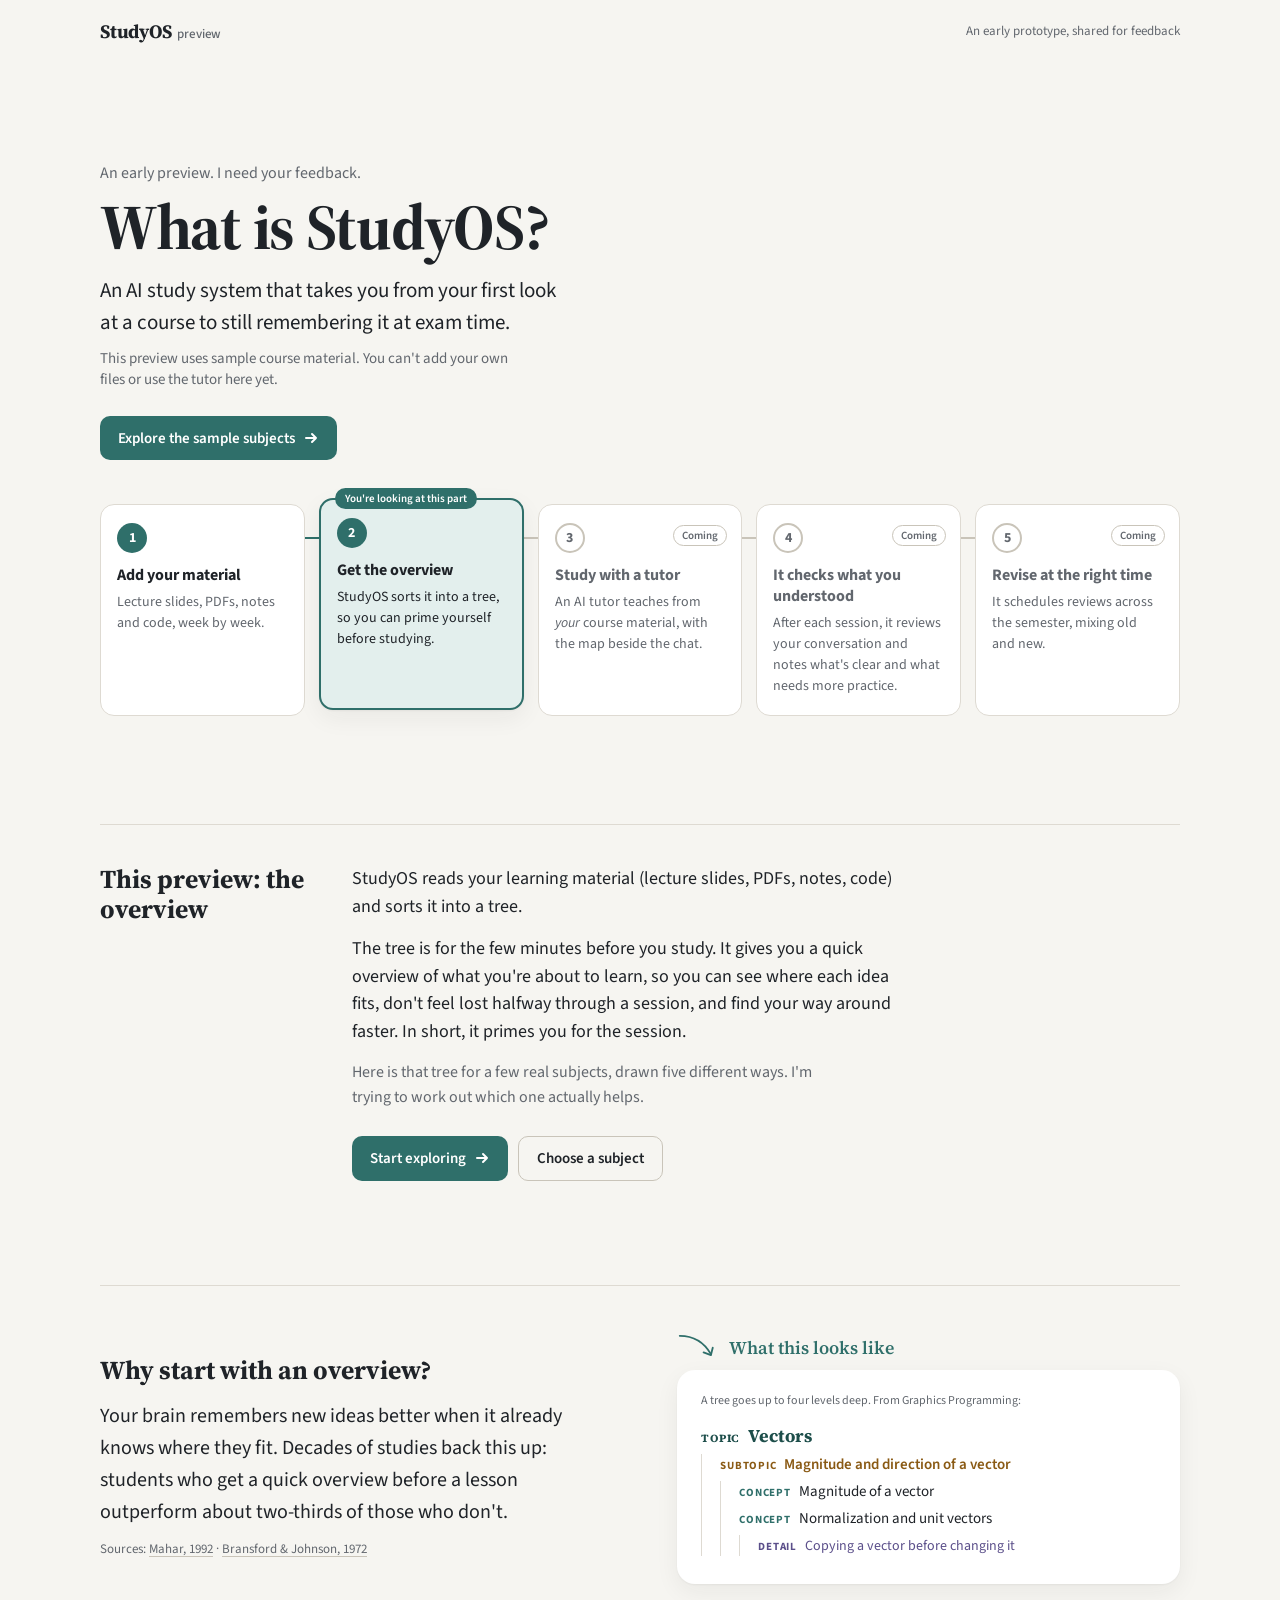
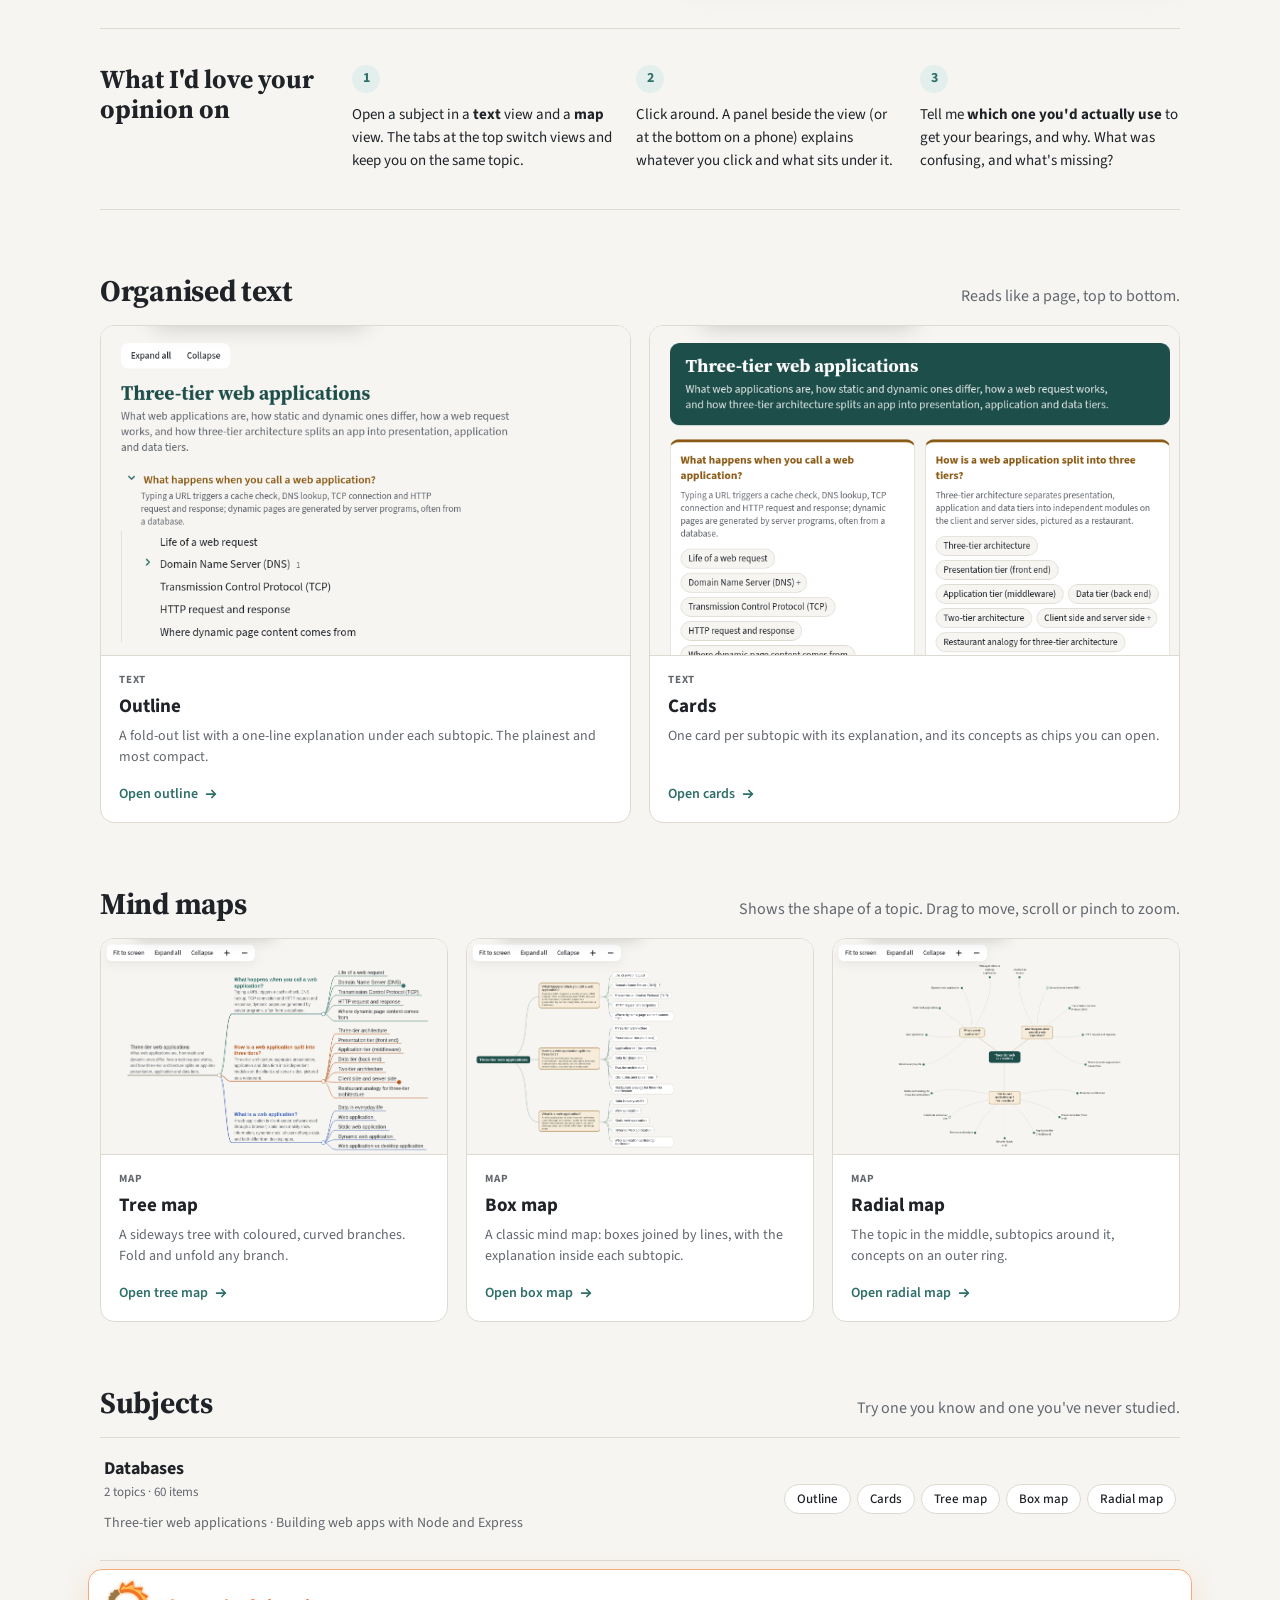
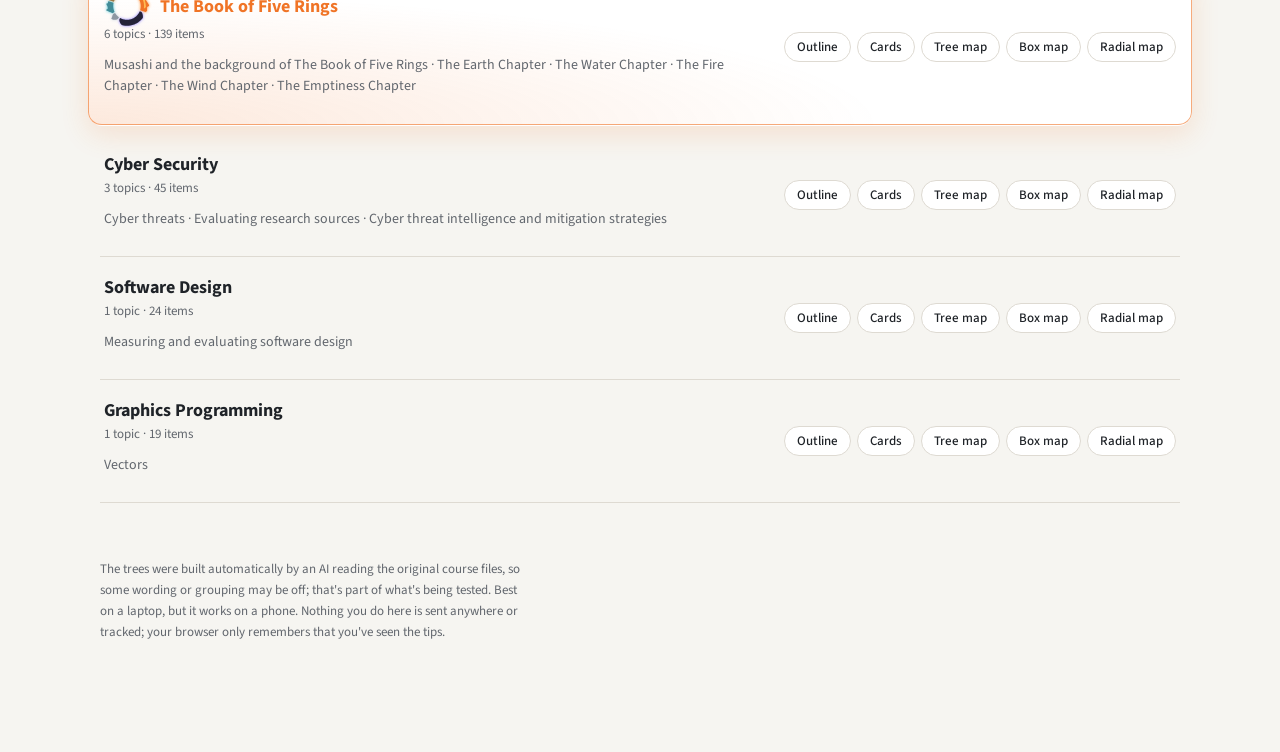
==== index.html @ 16759dec "Phones: compact header, icon map toolbar with full screen, smoother Tree map dragging" ====
<!doctype html>
<html lang="en">
<head>
<meta charset="utf-8">
<meta name="viewport" content="width=device-width, initial-scale=1">
<link rel="icon" href="data:image/svg+xml,%3Csvg xmlns=%27http://www.w3.org/2000/svg%27 viewBox=%270 0 16 16%27%3E%3Crect width=%2716%27 height=%2716%27 rx=%274%27 fill=%27%232f6f6a%27/%3E%3C/svg%3E">
<title>StudyOS preview</title>
<meta name="description" content="What StudyOS is, and five ways to see a course at a glance: an early preview shared for feedback.">
<link rel="stylesheet" href="common.css?v=202610270013">
<style>
  body { height: auto; display: block; }
  .top { display: flex; align-items: center; justify-content: space-between; gap: 16px; max-width: 1120px; margin: 0 auto; padding: 18px 20px; }
  .top .note { font-size: 13px; color: var(--muted); }
  main { max-width: 1120px; margin: 0 auto; padding: 0 20px 96px; }

  .intro { padding: 36px 0 44px; }
  .hello { font-size: 16px; color: var(--muted); margin: 0 0 10px; }
  .intro h1 { font-family: var(--display); font-weight: 700; font-size: clamp(38px, 6vw, 64px); line-height: 1.02; letter-spacing: -0.02em; margin: 0 0 16px; }
  .intro .sub { font-size: clamp(18px, 2vw, 21px); line-height: 1.5; margin: 0 0 10px; max-width: 46ch; }
  .intro .limits { font-size: 15px; color: var(--muted); margin: 0; max-width: 60ch; }
  .top-cta .btn { min-height: 44px; }
  .top-cta { margin: 22px 0 44px; }
  .pipeline { list-style: none; margin: 0; padding: 0; display: grid; grid-template-columns: repeat(5, minmax(0, 1fr)); gap: 14px; position: relative; }
  .pipeline::before { content: ""; position: absolute; top: 33px; left: 10%; right: 10%; height: 2px; background: linear-gradient(90deg, var(--accent) 0 30%, var(--line-strong) 30% 100%); }
  .pipeline li { position: relative; background: var(--panel); border: 1px solid var(--line); border-radius: var(--radius); padding: 18px 16px 18px; display: flex; flex-direction: column; gap: 6px; }
  .pipeline .dot { display: grid; place-items: center; width: 30px; height: 30px; border-radius: 50%; background: var(--accent); color: var(--accent-ink); font-weight: 700; font-size: 14px; position: relative; z-index: 1; margin-bottom: 6px; }
  .pipeline .soon .dot { background: var(--panel); color: var(--muted); border: 2px solid var(--line-strong); }
  .pipeline h2 { margin: 0; font-size: 16px; line-height: 1.3; }
  .pipeline p { margin: 0; font-size: 14px; line-height: 1.5; color: var(--muted); }
  .pipeline .soon h2 { color: var(--muted); }
  .pipeline .here { border: 2px solid var(--accent); background: var(--accent-soft); box-shadow: var(--shadow); transform: translateY(-6px); }
  .pipeline .here p { color: var(--ink); }
  .tag { position: absolute; top: 20px; right: 14px; font-size: 11px; font-weight: 600; color: var(--muted); border: 1px solid var(--line-strong); border-radius: 999px; padding: 2px 8px; }
  .tag.now { position: absolute; top: -12px; left: 14px; right: auto; background: var(--accent); color: var(--accent-ink); border: 0; padding: 3px 10px; }
  .preview { display: grid; grid-template-columns: 220px minmax(0, 1fr); gap: 32px; border-top: 1px solid var(--line); padding: 40px 0; }
  .preview h2 { font-family: var(--display); font-size: 26px; line-height: 1.15; margin: 0; }
  .preview p { font-size: 18px; line-height: 1.55; margin: 0 0 14px; max-width: 60ch; }
  .preview .muted { color: var(--muted); font-size: 16px; }
  .cta { display: flex; flex-wrap: wrap; gap: 10px; margin-top: 26px; }
  .btn { display: inline-flex; align-items: center; gap: 8px; text-decoration: none; font-weight: 600; font-size: 15px; padding: 11px 18px; border-radius: 10px; transition: background-color 0.15s, border-color 0.15s, transform 0.15s; }
  .btn svg { width: 16px; height: 16px; fill: none; stroke: currentColor; stroke-width: 2; stroke-linecap: round; stroke-linejoin: round; }
  .btn.primary { background: var(--accent); color: var(--accent-ink); }
  .btn.primary:hover { transform: translateY(-1px); filter: brightness(1.06); }
  .btn.ghost { color: var(--ink); border: 1px solid var(--line-strong); }
  .btn.ghost:hover { border-color: var(--accent); background: var(--accent-soft); }

  .tree { background: var(--panel); border-radius: 18px; box-shadow: var(--shadow); padding: 22px 24px; font-size: 15px; }
  .tree .cap { font-size: 12px; color: var(--muted); margin: 0 0 14px; }
  .tree ul { list-style: none; margin: 0; padding: 0 0 0 18px; border-left: 1px solid var(--line); }
  .tree > ul { padding: 0; border: 0; }
  .tree li { margin: 6px 0; }
  .tree li > span { display: inline-flex; align-items: baseline; gap: 8px; }
  .tree b { font-size: 11px; text-transform: uppercase; letter-spacing: 0.07em; font-weight: 700; }
  .t-topic > span { font-family: var(--display); font-weight: 700; font-size: 18px; color: var(--topic); }
  .t-sub > span { font-weight: 600; color: var(--sub); }
  .t-concept > span { color: var(--ink); }
  .t-detail > span { color: var(--detail); font-size: 14px; }
  .t-topic b { color: var(--topic); } .t-sub b { color: var(--sub); } .t-concept b { color: var(--accent); } .t-detail b { color: var(--detail); }

  .why { display: grid; grid-template-columns: minmax(0, 1fr) minmax(0, 0.95fr); gap: 48px; align-items: center; border-top: 1px solid var(--line); padding: 44px 0; }
  .why h2 { font-family: var(--display); font-size: 26px; line-height: 1.15; margin: 0 0 14px; }
  .example { margin: 0; }
  .example figcaption { display: flex; align-items: flex-end; gap: 8px; font-family: var(--display); font-weight: 600; font-size: 18px; color: var(--accent); margin: 0 0 10px; }
  .example figcaption svg { width: 44px; height: 30px; fill: none; stroke: currentColor; stroke-width: 2; stroke-linecap: round; stroke-linejoin: round; }
  .why .big { font-size: clamp(18px, 1.8vw, 20px); line-height: 1.6; margin: 0 0 12px; max-width: 48ch; text-wrap: pretty; }
  .why .src { margin: 0; font-size: 13px; color: var(--muted); }
  .why .src a { color: var(--muted); text-underline-offset: 3px; text-decoration-color: var(--line-strong); }
  .why .src a:hover { color: var(--accent); }
  .ask { display: grid; grid-template-columns: 220px minmax(0, 1fr); gap: 32px; border-top: 1px solid var(--line); border-bottom: 1px solid var(--line); padding: 36px 0; }
  .ask h2 { font-family: var(--display); font-size: 26px; line-height: 1.15; margin: 0; }
  .ask ol { margin: 0; padding: 0; list-style: none; display: grid; grid-template-columns: repeat(3, minmax(0, 1fr)); gap: 24px; counter-reset: s; }
  .ask li { counter-increment: s; font-size: 15px; line-height: 1.55; }
  .ask li::before { content: counter(s); display: grid; place-items: center; width: 28px; height: 28px; border-radius: 50%; background: var(--accent-soft); color: var(--accent); font-weight: 700; font-size: 14px; margin-bottom: 10px; }

  section { margin-top: 64px; }
  .sechead { display: flex; align-items: baseline; justify-content: space-between; gap: 16px; flex-wrap: wrap; margin-bottom: 18px; }
  .sechead h2 { font-family: var(--display); font-size: 30px; line-height: 1.1; margin: 0; letter-spacing: -0.01em; }
  .sechead p { color: var(--muted); margin: 0; max-width: 60ch; }

  .views { display: grid; grid-template-columns: repeat(6, minmax(0, 1fr)); gap: 18px; }
  .view { grid-column: span 2; display: flex; flex-direction: column; background: var(--panel); border: 1px solid var(--line); border-radius: var(--radius); overflow: hidden; color: inherit; text-decoration: none; transition: border-color 0.2s, box-shadow 0.2s, transform 0.2s cubic-bezier(0.16, 1, 0.3, 1); }
  .view.wide { grid-column: span 3; }
  .view:hover { border-color: var(--accent); box-shadow: var(--shadow); transform: translateY(-3px); }
  .view .shot { aspect-ratio: 16 / 10; overflow: hidden; border-bottom: 1px solid var(--line); background: var(--bg); }
  .view img { width: 100%; height: 100%; object-fit: cover; object-position: left top; display: block; transition: transform 0.5s cubic-bezier(0.16, 1, 0.3, 1); }
  .view:hover img { transform: scale(1.03); }
  .view .body { padding: 16px 18px 18px; display: flex; flex-direction: column; gap: 6px; flex: 1; }
  .view .kindtag { font-size: 11px; font-weight: 700; text-transform: uppercase; letter-spacing: 0.07em; color: var(--muted); }
  .view h3 { margin: 0; font-size: 19px; }
  .view p { margin: 0; color: var(--muted); font-size: 14px; line-height: 1.5; }
  .view .go { margin-top: auto; padding-top: 10px; color: var(--accent); font-weight: 600; font-size: 14px; display: inline-flex; align-items: center; gap: 6px; }
  .view .go svg { width: 14px; height: 14px; fill: none; stroke: currentColor; stroke-width: 2; stroke-linecap: round; stroke-linejoin: round; transition: transform 0.2s; }
  .view:hover .go svg { transform: translateX(3px); }

  .subjects { border-top: 1px solid var(--line); }
  .subject { display: grid; grid-template-columns: minmax(0, 1fr) auto; gap: 8px 24px; align-items: center; padding: 18px 4px; border-bottom: 1px solid var(--line); }
  .subject h3 { margin: 0; font-size: 18px; }

  /* The Book of Five Rings: the row's glow, border and title cycle through the five elements,
     and motes of each element drift in their own way (earth dust, water drops, fire embers, wind wisps, void sparks). */
  @property --glow { syntax: "<color>"; inherits: true; initial-value: #f07426; }
  .subject.fire { --e1: #9a7847; --e2: #2f7f8a; --e3: #c4541a; --e4: #66707a; --e5: #4b3f9e; position: relative; overflow: hidden; isolation: isolate; margin: 8px -12px; padding: 20px 16px; border-radius: 14px; border-bottom-color: transparent;
    background: radial-gradient(120% 140% at 0% 100%, color-mix(in srgb, var(--glow) 16%, transparent), transparent 60%), var(--panel);
    box-shadow: inset 0 0 0 1px color-mix(in srgb, var(--glow) 60%, transparent), 0 8px 28px color-mix(in srgb, var(--glow) 16%, transparent);
    animation: row-elements 12.5s ease-in-out infinite; }
  @media (prefers-color-scheme: dark) { .subject.fire { --e1: #d9a35c; --e2: #4cc3d4; --e3: #ff8a2a; --e4: #c9d3de; --e5: #9d8fff; } }
  @keyframes row-elements { 0%, 100% { --glow: var(--e1); } 20% { --glow: var(--e2); } 40% { --glow: var(--e3); } 60% { --glow: var(--e4); } 80% { --glow: var(--e5); } }
  .subject.fire > *:not(.embers) { position: relative; z-index: 1; }
  .subject.fire h3 { color: var(--glow); display: flex; align-items: center; gap: 10px; }
  .subject.fire h3 .ring { width: 46px; height: 46px; margin: -6px 0; }
  .embers { position: absolute; inset: 0; z-index: 0; pointer-events: none; }
  .embers i { position: absolute; opacity: 0; }
  .embers .m-fire { bottom: -6px; width: 4px; height: 4px; border-radius: 50%; background: #ff8a2a; box-shadow: 0 0 6px 1px #ff8a2a; animation: rise 4.2s linear infinite; }
  .embers .m-earth { bottom: -4px; width: 4px; height: 3px; border-radius: 1px; background: #c09356; animation: dust 6.5s ease-in-out infinite; }
  .embers .m-water { bottom: -6px; width: 5px; height: 5px; border-radius: 50% 0 50% 50%; transform: rotate(-45deg); background: #4cc3d4; box-shadow: 0 0 5px #4cc3d4; animation: drop 5.2s ease-in-out infinite; }
  .embers .m-wind { width: 18px; height: 2px; border-radius: 2px; background: linear-gradient(90deg, transparent, #c9d3de, transparent); animation: gust 3.6s ease-in-out infinite; }
  .embers .m-void { width: 5px; height: 5px; border-radius: 50%; background: #9d8fff; box-shadow: 0 0 8px 2px #8b7bff; animation: twinkle 4.4s ease-in-out infinite; }
  @keyframes rise { 0% { transform: translate(0, 0); opacity: 0; } 12% { opacity: 0.9; } 70% { opacity: 0.6; } 100% { transform: translate(14px, -90px) scale(0.4); opacity: 0; } }
  @keyframes dust { 0% { transform: translate(0, 0) rotate(0deg); opacity: 0; } 20% { opacity: 0.8; } 100% { transform: translate(-10px, -50px) rotate(160deg); opacity: 0; } }
  @keyframes drop { 0% { transform: translate(0, 0) rotate(-45deg); opacity: 0; } 15% { opacity: 0.85; } 50% { transform: translate(8px, -40px) rotate(-45deg); } 100% { transform: translate(-4px, -80px) rotate(-45deg); opacity: 0; } }
  @keyframes gust { 0% { transform: translateX(-30px) scaleX(0.4); opacity: 0; } 30% { opacity: 0.8; } 100% { transform: translateX(140px) scaleX(1.2); opacity: 0; } }
  @keyframes twinkle { 0%, 100% { transform: scale(0.3); opacity: 0; } 45% { transform: scale(1.1); opacity: 0.9; } 60% { transform: scale(0.8); opacity: 0.6; } }
  @media (prefers-reduced-motion: reduce) { .subject.fire { animation: none !important; } .embers { display: none; } }
  .subject .meta { color: var(--muted); font-size: 13px; margin: 2px 0 0; }
  .subject .topics { grid-column: 1; color: var(--muted); font-size: 14px; line-height: 1.5; margin: 4px 0 0; }
  .subject .links { grid-column: 2; grid-row: 1 / span 3; display: flex; flex-wrap: wrap; gap: 6px; justify-content: flex-end; max-width: 430px; }
  .links a { font-size: 13px; font-weight: 500; text-decoration: none; color: var(--ink); background: var(--panel); border: 1px solid var(--line); border-radius: 999px; padding: 5px 12px; transition: border-color 0.15s, background-color 0.15s; }
  .links a:hover { border-color: var(--accent); background: var(--accent-soft); color: var(--accent); }

  .foot { margin-top: 56px; color: var(--muted); font-size: 13px; line-height: 1.6; max-width: 70ch; }

  @media (max-width: 960px) {
    .pipeline { grid-template-columns: 1fr; gap: 12px; }
    .pipeline::before { top: 20px; bottom: 20px; left: 30px; right: auto; width: 2px; height: auto; background: linear-gradient(180deg, var(--accent) 0 30%, var(--line-strong) 30% 100%); }
    .pipeline li { display: grid; grid-template-columns: 30px minmax(0, 1fr); column-gap: 14px; row-gap: 2px; padding: 14px 16px; }
    .pipeline .dot { grid-row: 1 / span 2; margin: 0; }
    .pipeline .here { transform: none; margin-top: 10px; }
    .tag { top: 14px; }
    .pipeline .soon h2 { padding-right: 64px; }
    .why, .preview { grid-template-columns: 1fr; gap: 24px; }
    .ask, .why { grid-template-columns: 1fr; gap: 18px; }
    .ask ol { grid-template-columns: 1fr; gap: 16px; }
    .views { grid-template-columns: repeat(2, minmax(0, 1fr)); }
    .view, .view.wide { grid-column: span 1; }
  }
  @media (max-width: 640px) {
    .top .note { display: none; }
    .views { grid-template-columns: 1fr; }
    .subject { grid-template-columns: 1fr; }
    .subject .links { grid-column: 1; grid-row: auto; justify-content: flex-start; margin-top: 6px; }
    .preview p { font-size: 17px; }
    .intro { padding-top: 8px; }
  }
</style>
</head>
<body>
<header class="top">
  <a class="brand" href="index.html">StudyOS <span>preview</span></a>
  <span class="note">An early prototype, shared for feedback</span>
</header>
<main>
  <section class="intro" aria-labelledby="what">
    <p class="hello">An early preview. I need your feedback.</p>
    <h1 id="what">What is StudyOS?</h1>
    <p class="sub">An AI study system that takes you from your first look at a course to still remembering it at exam time.</p>
    <p class="limits">This preview uses sample course material. You can't add your own files or use the tutor here yet.</p>
    <div class="cta top-cta"><a class="btn primary" id="start-top" href="outline.html">Explore the sample subjects <svg viewBox="0 0 16 16" aria-hidden="true"><path d="M3 8h10M9 4l4 4-4 4"/></svg></a></div>
    <ol class="pipeline" role="list" aria-label="How StudyOS works">
      <li><span class="dot" aria-hidden="true">1</span><h2>Add your material</h2><p>Lecture slides, PDFs, notes and code, week by week.</p></li>
      <li class="here"><span class="dot" aria-hidden="true">2</span><span class="tag now">You're looking at this part</span><h2>Get the overview</h2><p>StudyOS sorts it into a tree, so you can prime yourself before studying.</p></li>
      <li class="soon"><span class="dot" aria-hidden="true">3</span><span class="tag">Coming</span><h2>Study with a tutor</h2><p>An AI tutor teaches from <em>your</em> course material, with the map beside the chat.</p></li>
      <li class="soon"><span class="dot" aria-hidden="true">4</span><span class="tag">Coming</span><h2>It checks what you understood</h2><p>After each session, it reviews your conversation and notes what's clear and what needs more practice.</p></li>
      <li class="soon"><span class="dot" aria-hidden="true">5</span><span class="tag">Coming</span><h2>Revise at the right time</h2><p>It schedules reviews across the semester, mixing old and new.</p></li>
    </ol>
  </section>

  <section class="preview" aria-labelledby="this">
    <h2 id="this">This preview: the overview</h2>
    <div>
      <p>StudyOS reads your learning material (lecture slides, PDFs, notes, code) and sorts it into a tree.</p>
      <p>The tree is for the few minutes before you study. It gives you a quick overview of what you're about to learn, so you can see where each idea fits, don't feel lost halfway through a session, and find your way around faster. In short, it primes you for the session.</p>
      <p class="muted">Here is that tree for a few real subjects, drawn five different ways. I'm trying to work out which one actually helps.</p>
      <div class="cta">
        <a class="btn primary" id="start" href="outline.html">Start exploring <svg viewBox="0 0 16 16" aria-hidden="true"><path d="M3 8h10M9 4l4 4-4 4"/></svg></a>
        <a class="btn ghost" href="#subjects">Choose a subject</a>
      </div>
    </div>
  </section>

  <section class="why" aria-labelledby="why">
    <div>
      <h2 id="why">Why start with an overview?</h2>
      <p class="big">Your brain remembers new ideas better when it already knows where they fit. Decades of studies back this up: students who get a quick overview before a lesson outperform about two-thirds of those who don't.</p>
      <p class="src">Sources: <a href="https://www.ideals.illinois.edu/items/20405">Mahar, 1992</a> · <a href="https://doi.org/10.1016/S0022-5371(72)80006-9">Bransford &amp; Johnson, 1972</a></p>
    </div>
    <figure class="example">
      <figcaption><svg viewBox="0 0 48 32" aria-hidden="true"><path d="M3 6c14 0 26 6 34 20"/><path d="M29 24l8 3 2-8"/></svg>What this looks like</figcaption>
      <div class="tree">
        <p class="cap">A tree goes up to four levels deep. From Graphics Programming:</p>
        <ul>
          <li class="t-topic"><span><b>Topic</b> Vectors</span>
            <ul>
              <li class="t-sub"><span><b>Subtopic</b> Magnitude and direction of a vector</span>
                <ul>
                  <li class="t-concept"><span><b>Concept</b> Magnitude of a vector</span></li>
                  <li class="t-concept"><span><b>Concept</b> Normalization and unit vectors</span>
                    <ul><li class="t-detail"><span><b>Detail</b> Copying a vector before changing it</span></li></ul>
                  </li>
                </ul>
              </li>
            </ul>
          </li>
        </ul>
      </div>
    </figure>
  </section>

  <div class="ask">
    <h2>What I'd love your opinion on</h2>
    <ol>
      <li>Open a subject in a <b>text</b> view and a <b>map</b> view. The tabs at the top switch views and keep you on the same topic.</li>
      <li>Click around. A panel beside the view (or at the bottom on a phone) explains whatever you click and what sits under it.</li>
      <li>Tell me <b>which one you'd actually use</b> to get your bearings, and why. What was confusing, and what's missing?</li>
    </ol>
  </div>

  <section>
    <div class="sechead"><h2>Organised text</h2><p>Reads like a page, top to bottom.</p></div>
    <div class="views" id="text"></div>
  </section>
  <section>
    <div class="sechead"><h2>Mind maps</h2><p>Shows the shape of a topic. Drag to move, scroll or pinch to zoom.</p></div>
    <div class="views" id="map"></div>
  </section>
  <section id="subjects">
    <div class="sechead"><h2>Subjects</h2><p>Try one you know and one you've never studied.</p></div>
    <div class="subjects" id="subject-list"></div>
  </section>

  <p class="foot">The trees were built automatically by an AI reading the original course files, so some wording or grouping may be off; that's part of what's being tested. Best on a laptop, but it works on a phone. Nothing you do here is sent anywhere or tracked; your browser only remembers that you've seen the tips.</p>
</main>
<script src="data.js?v=202610270013"></script>
<script src="common.js?v=202610270013"></script>
<script>
  const TEXT = {
    "outline.html": "A fold-out list with a one-line explanation under each subtopic. The plainest and most compact.",
    "cards.html": "One card per subtopic with its explanation, and its concepts as chips you can open.",
    "markmap.html": "A sideways tree with coloured, curved branches. Fold and unfold any branch.",
    "jsmind.html": "A classic mind map: boxes joined by lines, with the explanation inside each subtopic.",
    "radial.html": "The topic in the middle, subtopics around it, concepts on an outer ring.",
  };
  const arrow = '<svg viewBox="0 0 16 16" aria-hidden="true"><path d="M3 8h10M9 4l4 4-4 4"/></svg>';
  const first = Object.keys(window.MAPS)[0];
  document.getElementById("start").href = `outline.html?s=${first}&t=0`;
  document.getElementById("start-top").href = `outline.html?s=${first}&t=0`;
  for (const s of MapPage.STYLES) {
    const a = document.createElement("a");
    a.className = "view" + (s.group === "Text" ? " wide" : "");
    a.href = `${s.file}?s=${first}&t=0`;
    a.innerHTML = `<div class="shot"><img src="shots/${s.file.replace(".html", "")}.png" alt="" loading="lazy"></div><div class="body"><span class="kindtag">${s.group === "Text" ? "Text" : "Map"}</span><h3>${s.name}</h3><p>${TEXT[s.file]}</p><span class="go">Open ${s.name.toLowerCase()} ${arrow}</span></div>`;
    document.getElementById(s.group === "Text" ? "text" : "map").append(a);
  }
  const list = document.getElementById("subject-list");
  for (const [slug, m] of Object.entries(window.MAPS)) {
    const items = m.topics.reduce((a, t) => a + MapPage.count(t), 0);
    const div = document.createElement("article");
    div.className = "subject" + (slug === "five-rings" ? " fire" : "");
    div.innerHTML = `<div><h3></h3><p class="meta">${m.topics.length} topic${m.topics.length > 1 ? "s" : ""} · ${items} items</p></div><p class="topics"></p><div class="links">${MapPage.STYLES.map((s) => `<a href="${s.file}?s=${slug}&t=0">${s.name}</a>`).join("")}</div>`;
    div.querySelector("h3").textContent = m.subject;
    if (slug === "five-rings") {
      div.querySelector("h3").insertAdjacentHTML("afterbegin", MapPage.ring(true));
      // Fifteen motes, three per element, spread across the row with staggered timing.
      const motes = ["earth", "water", "fire", "wind", "void"].flatMap((k, e) => [0, 1, 2].map((n) => {
        const i = e * 3 + n, left = (i * 37) % 92 + 2, delay = ((i * 1.7) % 6).toFixed(1), top = 15 + (i * 23) % 70;
        const pos = k === "wind" || k === "void" ? `top:${top}%;left:${k === "wind" ? -5 + (i * 11) % 40 : left}%` : `left:${left}%`;
        return `<i class="m-${k}" style="${pos};animation-delay:${delay}s"></i>`;
      })).join("");
      div.insertAdjacentHTML("afterbegin", `<span class="embers" aria-hidden="true">${motes}</span>`);
    }
    div.querySelector(".topics").textContent = m.topics.map((t) => t.name).join(" · ");
    list.append(div);
  }
</script>
</body>
</html>
---- common.css ----
@import url("https://fonts.googleapis.com/css2?family=Source+Sans+3:wght@400;500;600;700&family=Source+Serif+4:opsz,wght@8..60,600;8..60,700&display=swap");

:root {
  --bg: #f6f5f1;
  --panel: #ffffff;
  --ink: #1f2328;
  --muted: #62676e;
  --line: #dedad2;
  --line-strong: #c9c4b9;
  --accent: #2f6f6a;
  --accent-ink: #ffffff;
  --accent-soft: #e3efed;
  --topic: #1d4e4a;
  --topic-ink: #ffffff;
  --sub: #8a5a14;
  --sub-soft: #f6ecd9;
  --detail: #5b4f8a;
  --shadow: 0 1px 2px rgba(31, 35, 40, 0.05), 0 8px 24px rgba(31, 35, 40, 0.06);
  --radius: 14px;
  --ui: "Source Sans 3", system-ui, -apple-system, "Segoe UI", sans-serif;
  --display: "Source Serif 4", Georgia, "Times New Roman", serif;
  font-family: var(--ui);
  color-scheme: light;
}
@media (prefers-color-scheme: dark) {
  :root {
    --bg: #16181b;
    --panel: #1f2226;
    --ink: #e9e7e2;
    --muted: #a0a5ab;
    --line: #33383f;
    --line-strong: #474d55;
    --accent: #7cc4bb;
    --accent-ink: #0f1f1d;
    --accent-soft: #1f3533;
    --topic: #8fd0c8;
    --topic-ink: #10201f;
    --sub: #e0b46a;
    --sub-soft: #3a3020;
    --detail: #b9adec;
    --shadow: 0 1px 2px rgba(0, 0, 0, 0.3), 0 8px 24px rgba(0, 0, 0, 0.25);
    color-scheme: dark;
  }
}
* { box-sizing: border-box; }
body { margin: 0; background: var(--bg); color: var(--ink); height: 100vh; height: 100dvh; display: flex; flex-direction: column; -webkit-font-smoothing: antialiased; }
::selection { background: var(--accent-soft); color: var(--ink); }
:focus-visible { outline: 2px solid var(--accent); outline-offset: 2px; border-radius: 6px; }
* { scrollbar-width: thin; scrollbar-color: var(--line-strong) transparent; }
button { font: inherit; color: inherit; }

/* Icons and small controls */
.icon svg, .twist svg { width: 16px; height: 16px; fill: none; stroke: currentColor; stroke-width: 1.8; stroke-linecap: round; stroke-linejoin: round; }
.tools { position: absolute; top: 12px; left: 12px; display: flex; gap: 2px; z-index: 2; background: var(--panel); border-radius: 10px; padding: 4px; box-shadow: var(--shadow); }
.tools button { font-size: 13px; font-weight: 500; padding: 5px 10px; border-radius: 7px; border: 0; background: none; color: var(--ink); cursor: pointer; transition: background-color 0.15s; }
.tools button:hover { background: var(--accent-soft); }
.tools button:active { background: var(--line); }

/* Header */
.bar { border-bottom: 1px solid var(--line); background: var(--panel); font-size: 14px; position: relative; z-index: 3; }
.bar .row1, .bar .row2 { display: flex; gap: 10px 20px; align-items: center; flex-wrap: wrap; padding: 10px 18px; }
.bar .row2 { border-top: 1px solid var(--line); padding-top: 8px; padding-bottom: 8px; background: var(--bg); }
.brand { font-family: var(--display); font-weight: 700; font-size: 19px; color: var(--ink); text-decoration: none; letter-spacing: -0.01em; }
.brand span { font-family: var(--ui); font-weight: 500; font-size: 13px; color: var(--muted); margin-left: 2px; }
.brand:hover span { color: var(--accent); }
.tabs { display: flex; gap: 10px; flex-wrap: wrap; }
.group { display: inline-flex; align-items: center; gap: 2px; background: var(--bg); border: 1px solid var(--line); border-radius: 999px; padding: 3px; }
.glabel { font-size: 11px; font-weight: 600; text-transform: uppercase; letter-spacing: 0.06em; color: var(--muted); padding: 0 6px 0 9px; }
.tab { text-decoration: none; color: var(--ink); padding: 5px 13px; border-radius: 999px; white-space: nowrap; font-weight: 500; transition: background-color 0.15s, color 0.15s; }
.tab:hover { background: var(--accent-soft); }
.tab.on { background: var(--accent); color: var(--accent-ink); font-weight: 600; }
.tab .short { display: none; }
.pick { color: var(--muted); display: inline-flex; gap: 8px; align-items: center; min-width: 0; }
.pick select { font: inherit; font-weight: 500; color: var(--ink); background: var(--panel); border: 1px solid var(--line-strong); border-radius: 8px; padding: 5px 8px; max-width: 320px; min-width: 0; cursor: pointer; }
.pick select:hover { border-color: var(--accent); }
.step { display: inline-flex; gap: 6px; align-items: center; color: var(--muted); font-variant-numeric: tabular-nums; }
.step .count { min-width: 3.6em; text-align: center; font-size: 13px; }
button.icon { display: inline-grid; place-items: center; width: 30px; height: 30px; border-radius: 8px; border: 1px solid var(--line-strong); background: var(--panel); color: var(--ink); cursor: pointer; padding: 0; transition: background-color 0.15s, border-color 0.15s; }
button.icon:hover:not(:disabled) { border-color: var(--accent); background: var(--accent-soft); }
button.icon:disabled { opacity: 0.35; cursor: default; }

/* Body */
.layout { flex: 1; display: grid; grid-template-columns: minmax(0, 1fr) 340px; min-height: 0; }
.map { overflow: auto; min-width: 0; position: relative; }
.panel { border-left: 1px solid var(--line); background: var(--panel); padding: 20px; display: flex; flex-direction: column; gap: 20px; font-size: 14px; overflow: auto; }
#status { flex: none; position: relative; background: var(--bg); border: 1px solid var(--line); border-radius: var(--radius); padding: 16px 18px; min-height: 132px; }
#status p { margin: 0 0 8px; line-height: 1.5; }
#status h2 { margin: 2px 0 8px; font-family: var(--display); font-size: 21px; line-height: 1.2; text-wrap: balance; padding-right: 20px; }
#status.empty { color: var(--muted); border-style: dashed; display: flex; flex-direction: column; justify-content: center; }
#status.empty .kind { color: var(--ink); }
#status .kind { font-size: 11px; text-transform: uppercase; letter-spacing: 0.07em; font-weight: 700; color: var(--muted); margin-bottom: 2px; }
#status .k-topic { color: var(--topic); }
#status .k-subtopic { color: var(--sub); }
#status .k-concept { color: var(--accent); }
#status .k-detail { color: var(--detail); }
#status .path { display: flex; flex-wrap: wrap; gap: 2px 6px; font-size: 12px; color: var(--muted); margin-bottom: 10px; }
#status .path button { background: none; border: 0; padding: 0; color: var(--muted); cursor: pointer; text-align: left; text-decoration: underline; text-decoration-color: var(--line-strong); text-underline-offset: 3px; }
#status .path button:hover { color: var(--accent); text-decoration-color: currentColor; }
#status .line { color: var(--ink); }
#status .inside { font-size: 12px; font-weight: 600; color: var(--muted); margin: 14px 0 6px; }
#status .kids { list-style: none; margin: 0; padding: 0; display: flex; flex-wrap: wrap; gap: 6px; }
#status .kids button { background: var(--panel); border: 1px solid var(--line); border-radius: 999px; padding: 3px 10px; font-size: 13px; cursor: pointer; text-align: left; }
#status .kids button:hover { border-color: var(--accent); background: var(--accent-soft); }
#status .close { position: absolute; top: 10px; right: 10px; width: 28px; height: 28px; border: 0; background: none; display: none; }
#status.flash { animation: flash 0.7s cubic-bezier(0.16, 1, 0.3, 1); }
@keyframes flash { from { box-shadow: 0 0 0 4px var(--accent-soft); border-color: var(--accent); } to { box-shadow: 0 0 0 4px transparent; } }
#status h2:focus { outline: none; }
#status .soon { margin: 4px 0 4px; padding: 12px 14px; border-radius: 10px; background: var(--accent-soft); }
#status .soon p { margin: 0; color: var(--ink); }
#status .soon .soon-h { font-size: 11px; text-transform: uppercase; letter-spacing: 0.07em; font-weight: 700; color: var(--accent); margin-bottom: 4px; }
#status .ask-tutor { display: flex; align-items: center; gap: 10px; flex-wrap: wrap; margin: 16px 0 0; }
#status .fake-btn { display: inline-flex; align-items: center; padding: 7px 14px; border-radius: 8px; border: 1px dashed var(--accent); color: var(--accent); font-weight: 600; font-size: 13px; cursor: default; }
#status .soon-note { font-size: 12px; color: var(--muted); }
.panel.has-selection .howto, .panel.has-selection .aside { display: none; }
.howto h3 { margin: 0 0 6px; font-size: 13px; font-weight: 600; }
.howto p { margin: 0 0 6px; color: var(--muted); line-height: 1.5; }
.panel .aside { margin: auto 0 0; font-size: 12px; line-height: 1.5; color: var(--muted); border-top: 1px solid var(--line); padding-top: 14px; }

@media (prefers-reduced-motion: reduce) { * { animation: none !important; transition: none !important; } }

@media (max-width: 860px) {
  .layout { grid-template-columns: 1fr; }
  .bar .row1, .bar .row2 { padding: 8px 12px; gap: 8px 10px; }
  .tabs { gap: 6px; }
  .glabel { display: none; }
  .tab { padding: 5px 11px; }
  .tab .long { display: none; }
  .tab .short { display: inline; }
  .pick > span { position: absolute; width: 1px; height: 1px; overflow: hidden; clip: rect(0 0 0 0); }
  .pick { flex: 1 1 140px; }
  .pick select { max-width: none; width: 100%; }
  .step .count { display: none; }
  .panel { position: fixed; left: 10px; right: 10px; bottom: 10px; max-height: 46vh; border: 1px solid var(--line); border-radius: 16px; box-shadow: 0 12px 40px rgba(0, 0, 0, 0.22); padding: 10px; z-index: 5; display: none; }
  .panel .howto, .panel .aside { display: none; }
  #status { border: 0; min-height: 0; }
  #status .close { display: grid; }
  body.picked .panel { display: flex; animation: rise 0.35s cubic-bezier(0.16, 1, 0.3, 1); }
  @keyframes rise { from { transform: translateY(16px); opacity: 0; } }
}
@media (max-width: 520px) {
  .brand span { display: none; }
}

/* Keep existing controls readable and reachable at narrow sizes and with long labels. */
.bar { flex-shrink: 0; }
.map, .panel { min-height: 0; }
#status, .panel .kids button { overflow-wrap: anywhere; }
.panel .kids button { max-width: 100%; }
[role="button"] { cursor: pointer; }
@media (pointer: coarse) {
  .tools button, .tab, .pick select, button.icon, #status .close { min-height: 44px; }
  button.icon, #status .close { min-width: 44px; }
  #status .path button, #status .kids button { min-height: 44px; }
}
@media (max-width: 860px) {
  .panel { max-height: 46dvh; padding-bottom: max(10px, env(safe-area-inset-bottom)); }
}

.tools .zoom { display: inline-grid; place-items: center; min-width: 30px; }
.tools .zoom svg { width: 16px; height: 16px; fill: none; stroke: currentColor; stroke-width: 1.8; stroke-linecap: round; }

.node-title { font: inherit; line-height: inherit; color: inherit; background: none; border: 0; padding: 0; text-align: inherit; cursor: pointer; }
/* WebKit can count the native select's hidden text as label overflow on phones. */
@media (max-width: 860px) {
  .pick { overflow: clip; overflow-clip-margin: 4px; }
}

/* First-visit hint pointing at the subject picker, then the topic picker */
.coach { position: absolute; top: calc(100% + 10px); left: 18px; z-index: 6; width: min(300px, calc(100vw - 24px)); background: var(--panel); border: 1px solid var(--accent); border-radius: 12px; padding: 12px 16px 14px; box-shadow: 0 12px 32px rgba(0, 0, 0, 0.18); font-size: 15px; line-height: 1.45; transition: left 0.45s cubic-bezier(0.16, 1, 0.3, 1); animation: coach-in 0.5s cubic-bezier(0.16, 1, 0.3, 1) 0.5s both; }
.coach::before { content: ""; position: absolute; top: -7px; left: var(--arrow, 28px); width: 12px; height: 12px; background: var(--panel); border-left: 1px solid var(--accent); border-top: 1px solid var(--accent); transform: rotate(45deg); transition: left 0.45s cubic-bezier(0.16, 1, 0.3, 1); }
.coach p { margin: 0 0 12px; color: var(--ink); }
.coach .coach-step { font-size: 11px; text-transform: uppercase; letter-spacing: 0.07em; font-weight: 700; color: var(--accent); margin-bottom: 4px; }
.coach-ok { background: var(--accent); color: var(--accent-ink); border: 0; border-radius: 8px; padding: 6px 16px; font-weight: 600; font-size: 13px; cursor: pointer; }
.coach-ok:hover { filter: brightness(1.08); }
.coach.leaving { animation: coach-out 0.25s ease-in forwards; }
.coach-target:not(:disabled) { border-color: var(--accent) !important; animation: coach-glow 1.6s ease-out 0.4s 3; }
@keyframes coach-in { from { opacity: 0; transform: translateY(-8px); } }
@keyframes coach-out { to { opacity: 0; transform: translateY(-6px); } }
@keyframes coach-glow { 0% { box-shadow: 0 0 0 0 var(--accent); } 70%, 100% { box-shadow: 0 0 0 7px transparent; } }

/* Reserve space so the temporary hint never blocks the map's toolbar. */
.bar.coaching { margin-bottom: calc(var(--coach-height, 160px) + 20px); }
.coach-ok { min-width: 44px; min-height: 44px; }
@media (prefers-reduced-motion: reduce) {
  .coach, .coach::before, .coach-target { animation: none !important; transition: none !important; }
}

/* Fire accents for The Book of Five Rings (front-page row and the subject picker) */
.flame { width: 20px; height: 26px; flex: none; transform-origin: 50% 100%; animation: flicker 1.6s ease-in-out infinite; }
.flame .outer { fill: #f0702a; }
.flame .inner { fill: #ffd25a; animation: flicker-in 1.1s ease-in-out infinite; transform-origin: 50% 100%; }
@keyframes flicker { 0%, 100% { transform: scale(1, 1) skewX(0deg); } 25% { transform: scale(0.96, 1.06) skewX(-2deg); } 50% { transform: scale(1.03, 0.97) skewX(1.5deg); } 75% { transform: scale(0.98, 1.04) skewX(-1deg); } }
@keyframes flicker-in { 0%, 100% { transform: scale(1); opacity: 1; } 40% { transform: scale(0.9, 1.12); opacity: 0.85; } 70% { transform: scale(1.05, 0.94); opacity: 1; } }
.pick select option { color: var(--ink); background: var(--panel); font-weight: 400; }
.pick.fire select { --c1: #9a7847; --c2: #2f7f8a; --c3: #c4541a; --c4: #66707a; --c5: #4b3f9e; font-weight: 600; animation: elements 10s ease-in-out infinite; }
@media (prefers-color-scheme: dark) { .pick.fire select { --c1: #d9a35c; --c2: #4cc3d4; --c3: #ff8a2a; --c4: #c9d3de; --c5: #9d8fff; } }
@keyframes elements {
  0%, 100% { color: var(--c1); border-color: var(--c1); box-shadow: 0 0 0 3px color-mix(in srgb, var(--c1) 22%, transparent), 0 0 14px color-mix(in srgb, var(--c1) 40%, transparent); }
  20% { color: var(--c2); border-color: var(--c2); box-shadow: 0 0 0 3px color-mix(in srgb, var(--c2) 22%, transparent), 0 0 14px color-mix(in srgb, var(--c2) 40%, transparent); }
  40% { color: var(--c3); border-color: var(--c3); box-shadow: 0 0 0 3px color-mix(in srgb, var(--c3) 22%, transparent), 0 0 14px color-mix(in srgb, var(--c3) 40%, transparent); }
  60% { color: var(--c4); border-color: var(--c4); box-shadow: 0 0 0 3px color-mix(in srgb, var(--c4) 22%, transparent), 0 0 14px color-mix(in srgb, var(--c4) 40%, transparent); }
  80% { color: var(--c5); border-color: var(--c5); box-shadow: 0 0 0 3px color-mix(in srgb, var(--c5) 22%, transparent), 0 0 14px color-mix(in srgb, var(--c5) 40%, transparent); }
}
@media (prefers-reduced-motion: reduce) { .flame, .flame .inner, .pick.fire select { animation: none !important; color: var(--ink); } }

/* Five Rings emblem: chapter order Earth, Water, Fire, Wind, Void. Each element glows in its own colour and rhythm. */
.ring { --earth: #9a7847; --water: #428c98; --wind: #8e98a3; --fire: #f07426; --fire-tip: #ffba52; --void: #252338;
  --earth-glow: #d9a35c; --water-glow: #4cc3d4; --wind-glow: #c9d3de; --fire-glow: #ff8a2a; --void-glow: #8b7bff;
  width: 24px; height: 24px; flex: none; overflow: visible; }
@media (prefers-color-scheme: dark) { .ring { --wind: #b2b9c1; --void: #4a4373; } }
.ring .el-earth { fill: var(--earth); } .ring .el-water { fill: var(--water); } .ring .el-wind { fill: var(--wind); }
.ring .el-void { fill: var(--void); } .ring .el-fire { fill: var(--fire); } .ring .fire-core { fill: var(--fire-tip); }
.ring .glow-earth { fill: var(--earth-glow); } .ring .glow-water { fill: var(--water-glow); } .ring .glow-wind { fill: var(--wind-glow); }
.ring .glow-fire { fill: var(--fire-glow); } .ring .glow-void { fill: var(--void-glow); }
.ring .glow, .ring .glow-wrap, .ring .fire-core { transform-box: view-box; transform-origin: 50px 50px; }
/* Modes, all at once: Earth rumbles slowly, Water flows, Wind sways quickly, Fire flickers, Void breathes. */
.ring .glow-earth { animation: g-earth 5s ease-in-out infinite; }
.ring .glow-water { animation: g-water 3.2s ease-in-out infinite; }
.ring .glow-wind { animation: g-wind 1.9s ease-in-out infinite; }
.ring .glow-fire { animation: g-fire 1.3s ease-in-out infinite; }
.ring .glow-void { animation: g-void 4.4s ease-in-out infinite; }
.ring .fire-core { animation: core 1.6s ease-in-out infinite; }
@keyframes g-earth { 0%, 100% { opacity: 0.25; } 50% { opacity: 0.6; } }
@keyframes g-water { 0%, 100% { opacity: 0.3; transform: rotate(-3deg); } 50% { opacity: 0.75; transform: rotate(3deg); } }
@keyframes g-wind { 0%, 100% { opacity: 0.2; transform: rotate(4deg); } 50% { opacity: 0.6; transform: rotate(-4deg); } }
@keyframes g-fire { 0%, 100% { opacity: 0.5; } 30% { opacity: 0.9; } 55% { opacity: 0.4; } 80% { opacity: 0.85; } }
@keyframes g-void { 0%, 100% { opacity: 0.2; transform: scale(0.98); } 50% { opacity: 0.85; transform: scale(1.04); } }
@keyframes core { 0%, 100% { transform: rotate(0deg) scale(1); opacity: 1; } 35% { transform: rotate(-2.5deg) scale(1.02); opacity: 0.75; } 70% { transform: rotate(2deg) scale(0.99); opacity: 1; } }
/* Front page: the chapters also swell in turn, each in its own colour. */
.ring-full .glow-wrap { animation: chapter 10s ease-in-out infinite; }
.ring-full .gw-water { animation-delay: 2s; } .ring-full .gw-fire { animation-delay: 4s; } .ring-full .gw-wind { animation-delay: 6s; } .ring-full .gw-void { animation-delay: 8s; }
@keyframes chapter { 0%, 22%, 100% { transform: scale(1); filter: none; } 9% { transform: scale(1.06); filter: brightness(1.5); } }
.pick .ring { width: 22px; height: 22px; }
@media (prefers-reduced-motion: reduce) { .ring .glow, .ring .glow-wrap, .ring .fire-core { animation: none !important; } .ring .glow { opacity: 0.35; } }

/* Customisable subject menu where supported (newer Chrome): a styled list with the Five Rings ring and colours. */
@supports (appearance: base-select) {
  #pick-subject, #pick-subject::picker(select) { appearance: base-select; }
  #pick-subject { display: inline-flex; align-items: center; gap: 6px; padding: 5px 10px; }
  #pick-subject::picker(select) { background: var(--panel); color: var(--ink); border: 1px solid var(--line-strong); border-radius: 12px; padding: 6px; margin-top: 4px; box-shadow: var(--shadow); }
  #pick-subject option { display: flex; align-items: center; gap: 10px; padding: 9px 12px; border-radius: 8px; color: var(--ink); background: none; font-weight: 500; }
  #pick-subject option:hover, #pick-subject option:focus-visible { background: var(--accent-soft); outline: none; }
  #pick-subject option::checkmark { display: none; }
  #pick-subject option[hidden] { display: none; }
  #pick-subject::picker-icon { content: ""; width: 12px; height: 12px; margin-left: 4px; background: currentColor; transition: transform 0.2s;
    mask: url("data:image/svg+xml,%3Csvg xmlns='http://www.w3.org/2000/svg' viewBox='0 0 16 16'%3E%3Cpath d='m4 6 4 4 4-4' fill='none' stroke='black' stroke-width='2' stroke-linecap='round' stroke-linejoin='round'/%3E%3C/svg%3E") center / contain no-repeat; }
  #pick-subject:open::picker-icon { transform: rotate(180deg); }
  #pick-subject option.five .ring { width: 22px; height: 22px; }
  #pick-subject option.five .five-label { --c1: #9a7847; --c2: #2f7f8a; --c3: #c4541a; --c4: #66707a; --c5: #4b3f9e; font-weight: 600; animation: five-name 10s ease-in-out infinite; }
  @media (prefers-color-scheme: dark) { #pick-subject option.five .five-label { --c1: #d9a35c; --c2: #4cc3d4; --c3: #ff8a2a; --c4: #c9d3de; --c5: #9d8fff; } }
  @keyframes five-name { 0%, 100% { color: var(--c1); } 20% { color: var(--c2); } 40% { color: var(--c3); } 60% { color: var(--c4); } 80% { color: var(--c5); } }
  /* The closed menu already has the ring beside it, so it shows only the name. */
  #pick-subject selectedcontent .ring, #pick-subject > button .ring { display: none; }
  @media (prefers-reduced-motion: reduce) { #pick-subject option.five .five-label { animation: none; color: var(--ink); } }
}

/* Map toolbar: icon buttons (full screen, recenter, zoom) */
.tools .tool, .tools button.zoom { display: inline-grid; place-items: center; width: 36px; height: 36px; padding: 0; }
.tools .tool svg, .tools button.zoom svg { width: 18px; height: 18px; fill: none; stroke: currentColor; stroke-width: 1.6; stroke-linecap: round; stroke-linejoin: round; }
/* Full-screen map: header and side panel step aside; the selected-item panel floats over the map. */
body.full-map .bar { display: none; }
body.full-map .layout { grid-template-columns: 1fr; }
body.full-map .panel { position: fixed; right: 12px; bottom: 12px; left: auto; width: min(360px, calc(100vw - 24px)); max-height: 46vh; border: 1px solid var(--line); border-radius: 16px; box-shadow: 0 12px 40px rgba(0, 0, 0, 0.25); z-index: 5; display: none; }
body.full-map.picked .panel { display: flex; }
body.full-map .panel .howto, body.full-map .panel .aside { display: none; }
body.full-map #status .close { display: grid; }

/* Phones: one compact header row for views, one for subject/topic/arrows */
@media (max-width: 860px) {
  .bar .row1 { flex-wrap: nowrap; gap: 10px; overflow-x: auto; scrollbar-width: none; padding: 6px 10px; }
  .bar .row1::-webkit-scrollbar { display: none; }
  .brand { font-size: 16px; flex: none; }
  .tabs { flex-wrap: nowrap; width: auto; }
  .group { flex: none; }
  .tab { padding: 4px 10px; font-size: 13px; }
  .bar .row2 { flex-wrap: nowrap; gap: 6px; padding: 6px 10px; }
  .pick { flex: 1 1 0; min-width: 0; gap: 0; }
  .pick .ring { display: none; }
  .pick select, #pick-subject { width: 100%; min-width: 0; white-space: nowrap; overflow: hidden; text-overflow: ellipsis; font-size: 14px; padding: 6px 8px; }
  .step { gap: 4px; flex: none; }
  .step button.icon { width: 36px; height: 36px; }
  .tools { top: 8px; left: 8px; }
  #mm, #jm { inset: 52px 0 0 0 !important; }
}
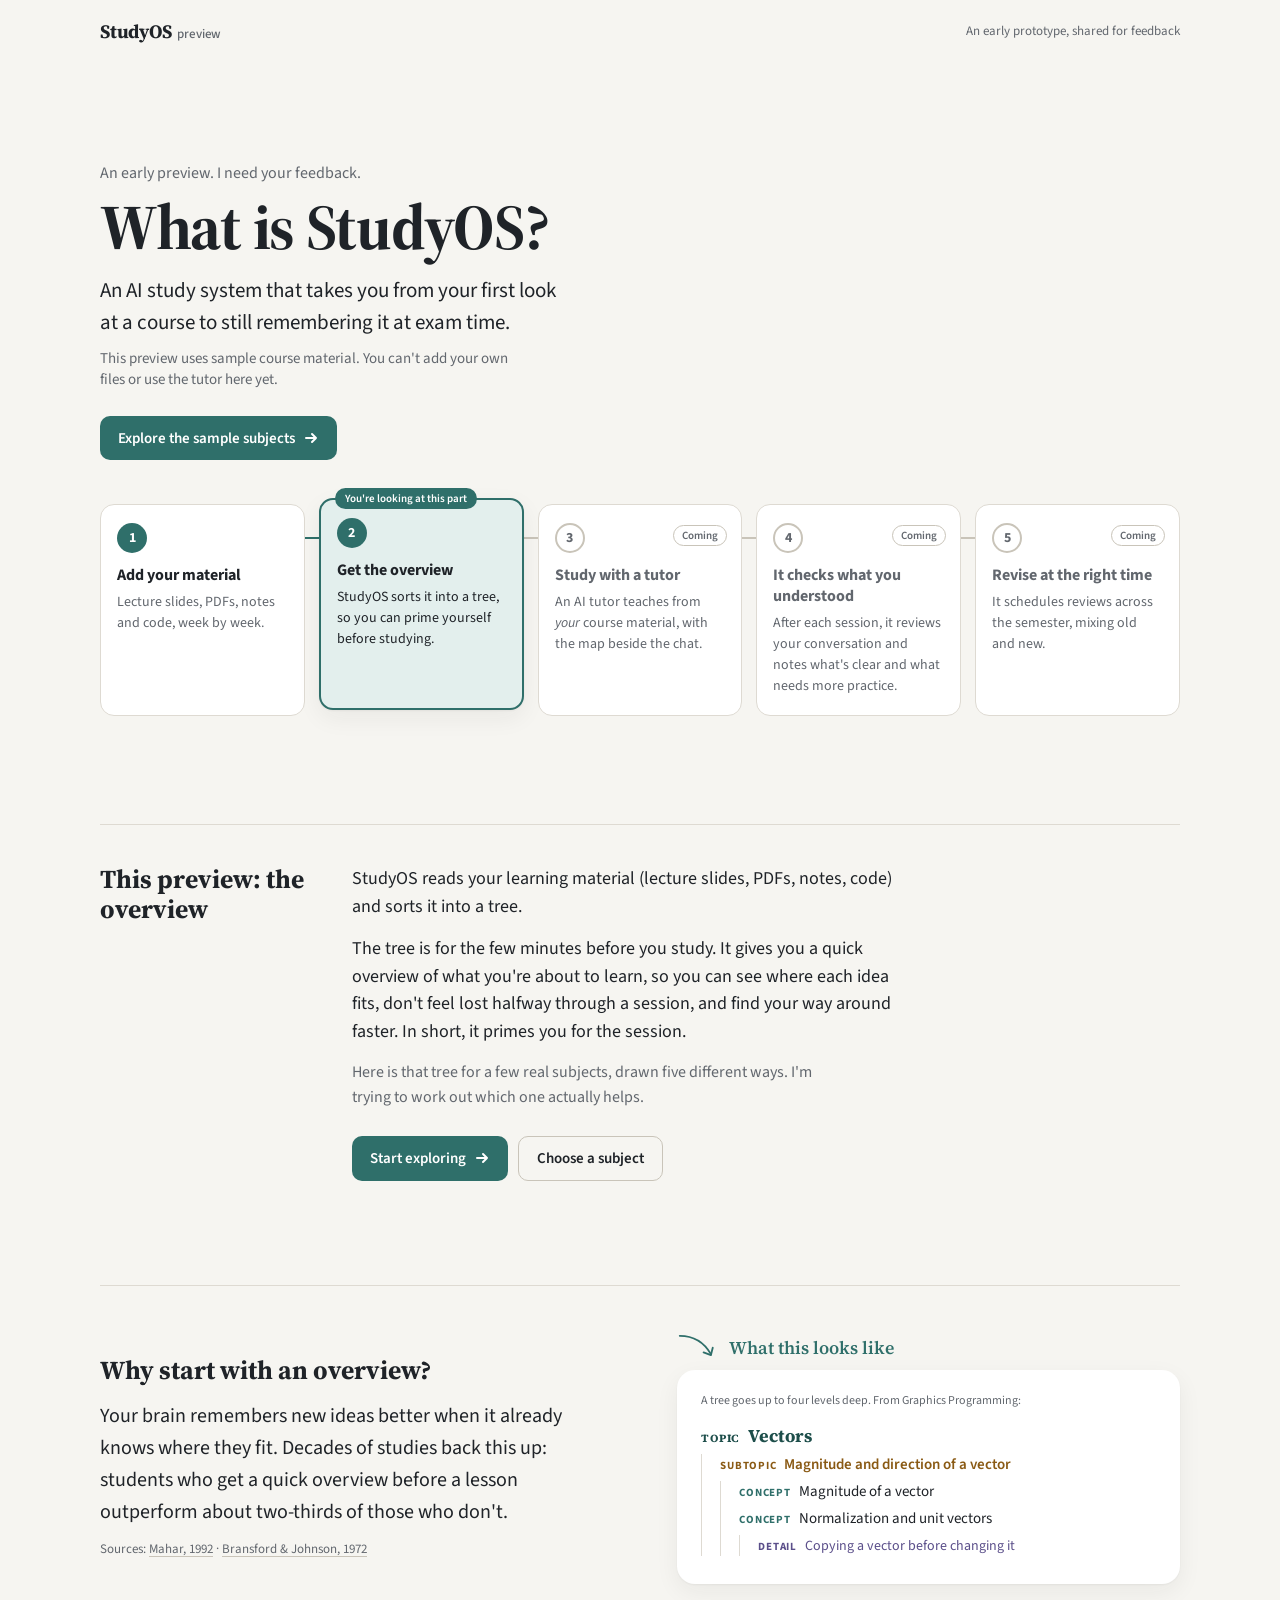
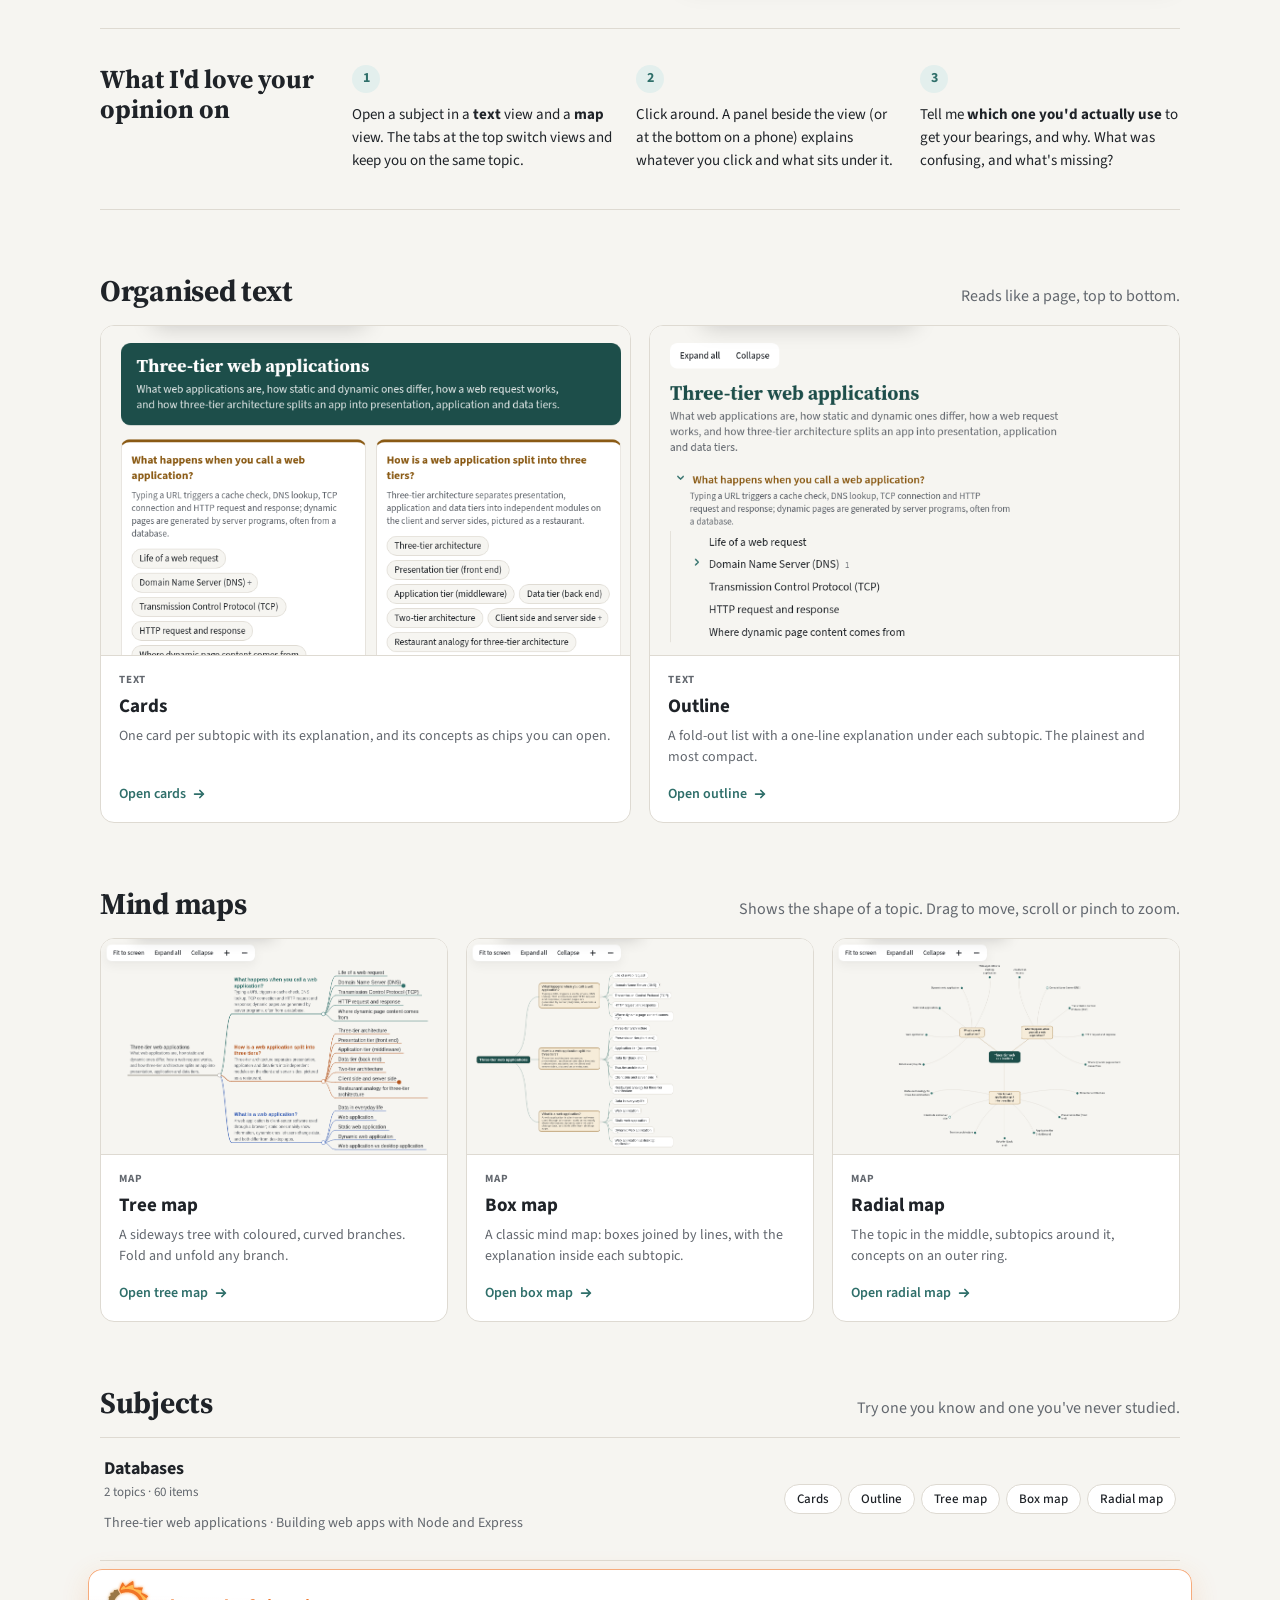
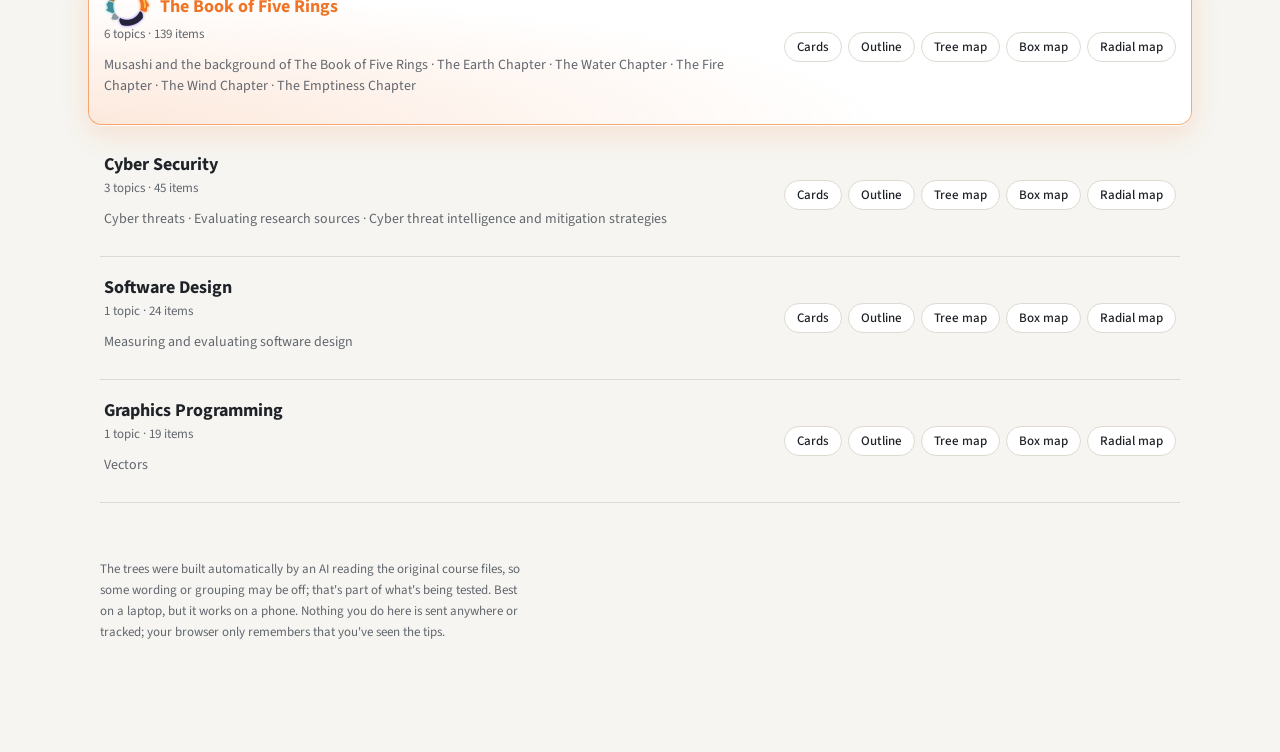
==== commit f0f8b813: "Glowing step 2; subject titles open the outline; Cards before Outline" ====
--- a/index.html
+++ b/index.html
@@ -6,7 +6,7 @@
 <link rel="icon" href="data:image/svg+xml,%3Csvg xmlns=%27http://www.w3.org/2000/svg%27 viewBox=%270 0 16 16%27%3E%3Crect width=%2716%27 height=%2716%27 rx=%274%27 fill=%27%232f6f6a%27/%3E%3C/svg%3E">
 <title>StudyOS preview</title>
 <meta name="description" content="What StudyOS is, and five ways to see a course at a glance: an early preview shared for feedback.">
-<link rel="stylesheet" href="common.css?v=202610270013">
+<link rel="stylesheet" href="common.css?v=202610270027">
 <style>
   body { height: auto; display: block; }
   .top { display: flex; align-items: center; justify-content: space-between; gap: 16px; max-width: 1120px; margin: 0 auto; padding: 18px 20px; }
@@ -29,6 +29,11 @@
   .pipeline p { margin: 0; font-size: 14px; line-height: 1.5; color: var(--muted); }
   .pipeline .soon h2 { color: var(--muted); }
   .pipeline .here { border: 2px solid var(--accent); background: var(--accent-soft); box-shadow: var(--shadow); transform: translateY(-6px); }
+  .pipeline .here { animation: here-glow 3.2s ease-in-out infinite; }
+  @keyframes here-glow { 0%, 100% { box-shadow: var(--shadow), 0 0 0 0 color-mix(in srgb, var(--accent) 0%, transparent); } 50% { box-shadow: var(--shadow), 0 0 0 5px color-mix(in srgb, var(--accent) 22%, transparent), 0 0 26px color-mix(in srgb, var(--accent) 45%, transparent); } }
+  .pipeline .here .dot { animation: here-dot 3.2s ease-in-out infinite; }
+  @keyframes here-dot { 0%, 100% { box-shadow: 0 0 0 0 color-mix(in srgb, var(--accent) 0%, transparent); } 50% { box-shadow: 0 0 12px 3px color-mix(in srgb, var(--accent) 60%, transparent); } }
+  @media (prefers-reduced-motion: reduce) { .pipeline .here, .pipeline .here .dot { animation: none; } }
   .pipeline .here p { color: var(--ink); }
   .tag { position: absolute; top: 20px; right: 14px; font-size: 11px; font-weight: 600; color: var(--muted); border: 1px solid var(--line-strong); border-radius: 999px; padding: 2px 8px; }
   .tag.now { position: absolute; top: -12px; left: 14px; right: auto; background: var(--accent); color: var(--accent-ink); border: 0; padding: 3px 10px; }
@@ -121,6 +126,8 @@
   @keyframes gust { 0% { transform: translateX(-30px) scaleX(0.4); opacity: 0; } 30% { opacity: 0.8; } 100% { transform: translateX(140px) scaleX(1.2); opacity: 0; } }
   @keyframes twinkle { 0%, 100% { transform: scale(0.3); opacity: 0; } 45% { transform: scale(1.1); opacity: 0.9; } 60% { transform: scale(0.8); opacity: 0.6; } }
   @media (prefers-reduced-motion: reduce) { .subject.fire { animation: none !important; } .embers { display: none; } }
+  .subject-link { color: inherit; text-decoration: none; text-underline-offset: 4px; }
+  .subject-link:hover { text-decoration: underline; text-decoration-thickness: 2px; }
   .subject .meta { color: var(--muted); font-size: 13px; margin: 2px 0 0; }
   .subject .topics { grid-column: 1; color: var(--muted); font-size: 14px; line-height: 1.5; margin: 4px 0 0; }
   .subject .links { grid-column: 2; grid-row: 1 / span 3; display: flex; flex-wrap: wrap; gap: 6px; justify-content: flex-end; max-width: 430px; }
@@ -239,8 +246,8 @@
 
   <p class="foot">The trees were built automatically by an AI reading the original course files, so some wording or grouping may be off; that's part of what's being tested. Best on a laptop, but it works on a phone. Nothing you do here is sent anywhere or tracked; your browser only remembers that you've seen the tips.</p>
 </main>
-<script src="data.js?v=202610270013"></script>
-<script src="common.js?v=202610270013"></script>
+<script src="data.js?v=202610270027"></script>
+<script src="common.js?v=202610270027"></script>
 <script>
   const TEXT = {
     "outline.html": "A fold-out list with a one-line explanation under each subtopic. The plainest and most compact.",
@@ -266,7 +273,12 @@
     const div = document.createElement("article");
     div.className = "subject" + (slug === "five-rings" ? " fire" : "");
     div.innerHTML = `<div><h3></h3><p class="meta">${m.topics.length} topic${m.topics.length > 1 ? "s" : ""} · ${items} items</p></div><p class="topics"></p><div class="links">${MapPage.STYLES.map((s) => `<a href="${s.file}?s=${slug}&t=0">${s.name}</a>`).join("")}</div>`;
-    div.querySelector("h3").textContent = m.subject;
+    const title = document.createElement("a");
+    title.className = "subject-link";
+    title.href = `outline.html?s=${slug}&t=0`;
+    title.textContent = m.subject;
+    title.title = `Open ${m.subject} in the outline`;
+    div.querySelector("h3").append(title);
     if (slug === "five-rings") {
       div.querySelector("h3").insertAdjacentHTML("afterbegin", MapPage.ring(true));
       // Fifteen motes, three per element, spread across the row with staggered timing.
--- a/common.css
+++ b/common.css
@@ -246,6 +246,8 @@
     mask: url("data:image/svg+xml,%3Csvg xmlns='http://www.w3.org/2000/svg' viewBox='0 0 16 16'%3E%3Cpath d='m4 6 4 4 4-4' fill='none' stroke='black' stroke-width='2' stroke-linecap='round' stroke-linejoin='round'/%3E%3C/svg%3E") center / contain no-repeat; }
   #pick-subject:open::picker-icon { transform: rotate(180deg); }
   #pick-subject option.five .ring { width: 22px; height: 22px; }
+  #pick-subject > button { display: flex; align-items: center; flex: 1; min-width: 0; padding: 0; border: 0; background: none; color: inherit; font: inherit; }
+  #pick-subject selectedcontent { display: block; flex: 1; min-width: 0; overflow: hidden; text-overflow: ellipsis; white-space: nowrap; text-align: left; }
   #pick-subject option.five .five-label { --c1: #9a7847; --c2: #2f7f8a; --c3: #c4541a; --c4: #66707a; --c5: #4b3f9e; font-weight: 600; animation: five-name 10s ease-in-out infinite; }
   @media (prefers-color-scheme: dark) { #pick-subject option.five .five-label { --c1: #d9a35c; --c2: #4cc3d4; --c3: #ff8a2a; --c4: #c9d3de; --c5: #9d8fff; } }
   @keyframes five-name { 0%, 100% { color: var(--c1); } 20% { color: var(--c2); } 40% { color: var(--c3); } 60% { color: var(--c4); } 80% { color: var(--c5); } }
@@ -267,18 +269,29 @@
 
 /* Phones: one compact header row for views, one for subject/topic/arrows */
 @media (max-width: 860px) {
-  .bar .row1 { flex-wrap: nowrap; gap: 10px; overflow-x: auto; scrollbar-width: none; padding: 6px 10px; }
-  .bar .row1::-webkit-scrollbar { display: none; }
-  .brand { font-size: 16px; flex: none; }
-  .tabs { flex-wrap: nowrap; width: auto; }
-  .group { flex: none; }
-  .tab { padding: 4px 10px; font-size: 13px; }
-  .bar .row2 { flex-wrap: nowrap; gap: 6px; padding: 6px 10px; }
-  .pick { flex: 1 1 0; min-width: 0; gap: 0; }
+  /* Views: a home icon plus one segmented bar of five equal tabs (a thin divider between text and map views). */
+  .bar .row1 { flex-wrap: nowrap; gap: 8px; padding: 8px 10px; }
+  .brand { flex: none; display: inline-grid; place-items: center; width: 40px; height: 40px; border-radius: 10px; font-size: 0; color: var(--ink); }
+  .brand::before { content: ""; width: 20px; height: 20px; background: currentColor;
+    mask: url("data:image/svg+xml,%3Csvg xmlns='http://www.w3.org/2000/svg' viewBox='0 0 24 24'%3E%3Cpath d='M3 11 12 4l9 7M5.5 9.5V20h5v-5.5h3V20h5V9.5' fill='none' stroke='black' stroke-width='1.9' stroke-linecap='round' stroke-linejoin='round'/%3E%3C/svg%3E") center / contain no-repeat; }
+  .brand:hover::before { background: var(--accent); }
+  .brand span { display: none; }
+  .tabs { flex: 1; display: flex; flex-wrap: nowrap; gap: 2px; min-width: 0; width: auto; background: var(--bg); border: 1px solid var(--line); border-radius: 12px; padding: 3px; }
+  .group { display: contents; }
+  .tab { flex: 1; text-align: center; padding: 8px 0; font-size: 13.5px; min-width: 0; border-radius: 9px; }
+  .group:first-child .tab:last-child { margin-right: 7px; position: relative; }
+  .group:first-child .tab:last-child::after { content: ""; position: absolute; right: -5px; top: 22%; bottom: 22%; width: 1px; background: var(--line-strong); }
+  /* Subject on its own line; the topic picker sits between the previous/next arrows on the next. */
+  .bar .row2 { display: grid; grid-template-columns: 40px minmax(0, 1fr) 40px; grid-template-areas: "subject subject subject" "prev topic next"; gap: 8px; padding: 8px 10px 10px; }
+  .row2 .pick:first-child { grid-area: subject; }
+  .row2 .pick.grow { grid-area: topic; }
+  .row2 .step { display: contents; }
+  .row2 #prev { grid-area: prev; } .row2 #next { grid-area: next; }
+  .step button.icon { width: 40px; height: 40px; }
+  .pick { min-width: 0; gap: 0; }
   .pick .ring { display: none; }
-  .pick select, #pick-subject { width: 100%; min-width: 0; white-space: nowrap; overflow: hidden; text-overflow: ellipsis; font-size: 14px; padding: 6px 8px; }
-  .step { gap: 4px; flex: none; }
-  .step button.icon { width: 36px; height: 36px; }
+  .pick select { width: 100%; min-width: 0; height: 40px; white-space: nowrap; overflow: hidden; text-overflow: ellipsis; font-size: 15px; padding: 6px 10px; }
+  #pick-subject { overflow: visible; }
   .tools { top: 8px; left: 8px; }
   #mm, #jm { inset: 52px 0 0 0 !important; }
 }
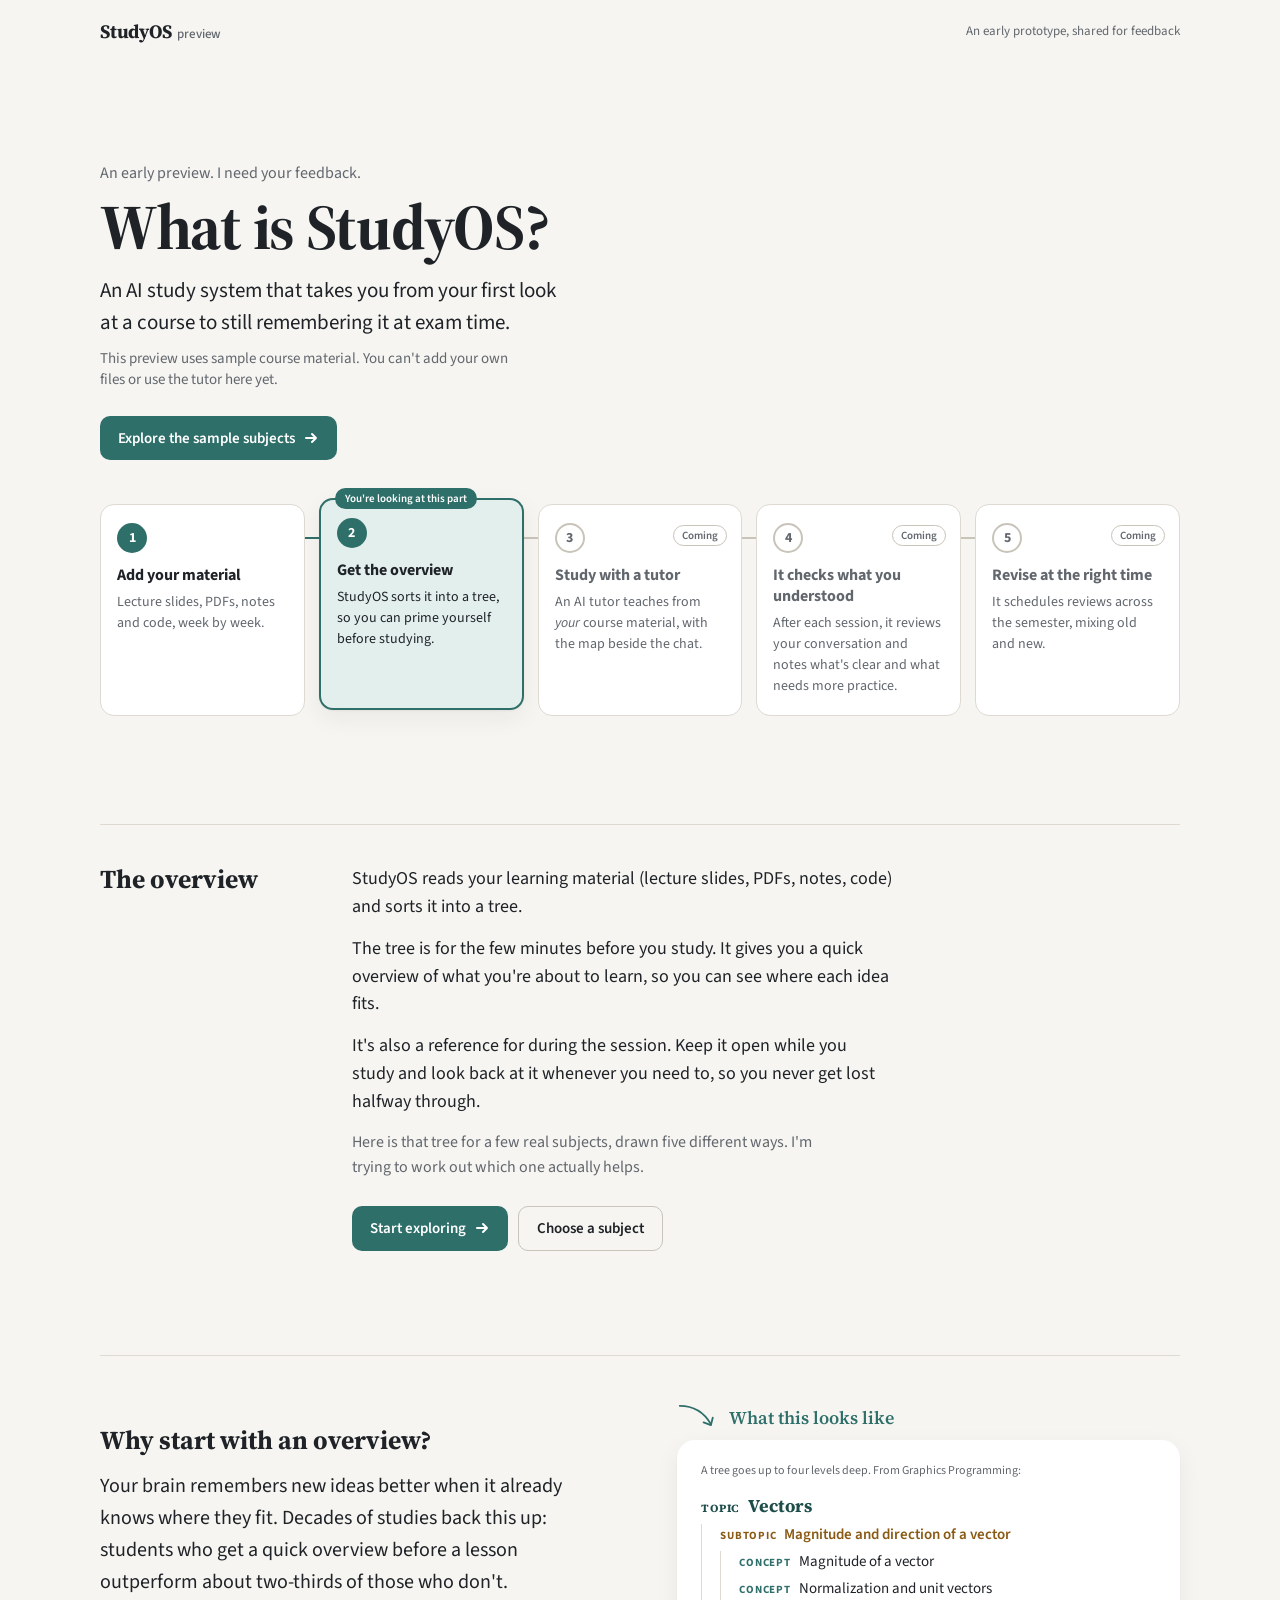
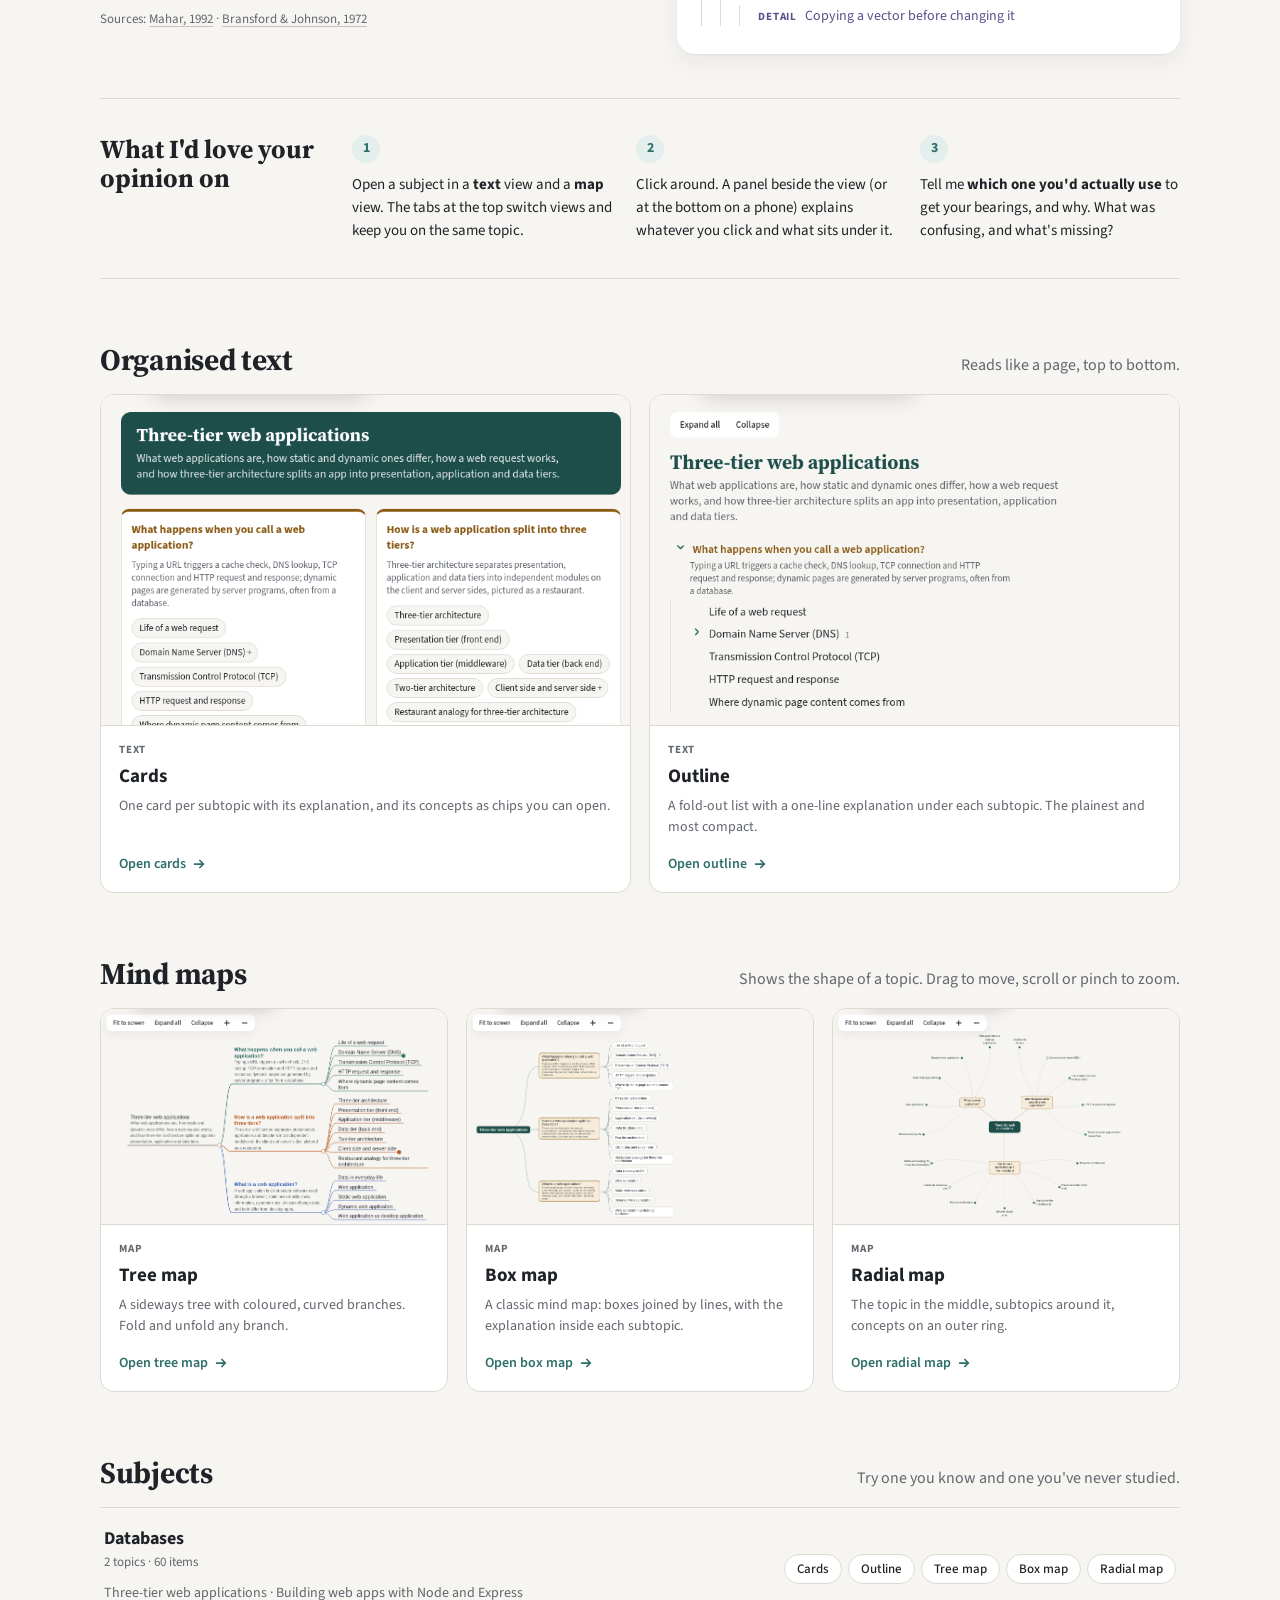
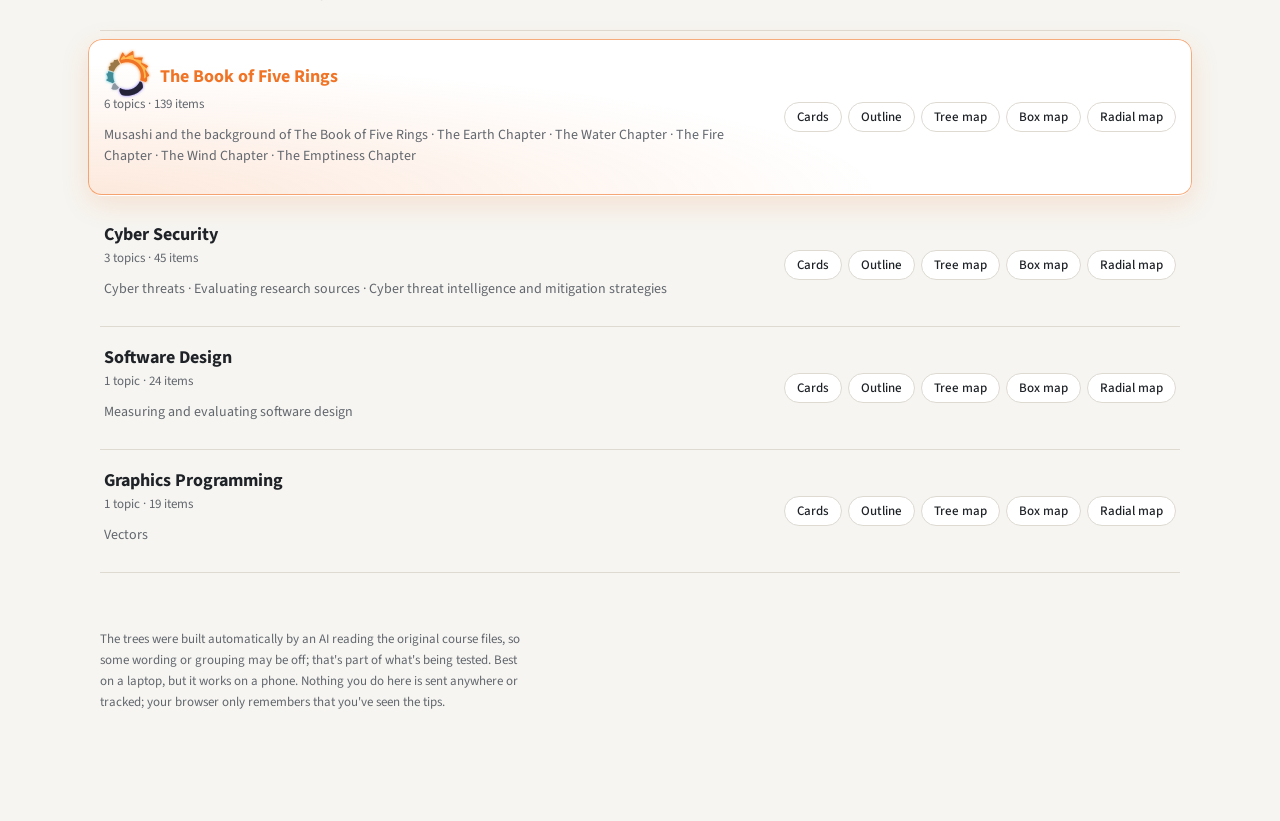
==== commit 7a31d8eb: "Overview: reference during study" ====
--- a/index.html
+++ b/index.html
@@ -6,7 +6,7 @@
 <link rel="icon" href="data:image/svg+xml,%3Csvg xmlns=%27http://www.w3.org/2000/svg%27 viewBox=%270 0 16 16%27%3E%3Crect width=%2716%27 height=%2716%27 rx=%274%27 fill=%27%232f6f6a%27/%3E%3C/svg%3E">
 <title>StudyOS preview</title>
 <meta name="description" content="What StudyOS is, and five ways to see a course at a glance: an early preview shared for feedback.">
-<link rel="stylesheet" href="common.css?v=202610270027">
+<link rel="stylesheet" href="common.css?v=202610270031">
 <style>
   body { height: auto; display: block; }
   .top { display: flex; align-items: center; justify-content: space-between; gap: 16px; max-width: 1120px; margin: 0 auto; padding: 18px 20px; }
@@ -182,10 +182,11 @@
   </section>
 
   <section class="preview" aria-labelledby="this">
-    <h2 id="this">This preview: the overview</h2>
+    <h2 id="this">The overview</h2>
     <div>
       <p>StudyOS reads your learning material (lecture slides, PDFs, notes, code) and sorts it into a tree.</p>
-      <p>The tree is for the few minutes before you study. It gives you a quick overview of what you're about to learn, so you can see where each idea fits, don't feel lost halfway through a session, and find your way around faster. In short, it primes you for the session.</p>
+      <p>The tree is for the few minutes before you study. It gives you a quick overview of what you're about to learn, so you can see where each idea fits.</p>
+      <p>It's also a reference for during the session. Keep it open while you study and look back at it whenever you need to, so you never get lost halfway through.</p>
       <p class="muted">Here is that tree for a few real subjects, drawn five different ways. I'm trying to work out which one actually helps.</p>
       <div class="cta">
         <a class="btn primary" id="start" href="outline.html">Start exploring <svg viewBox="0 0 16 16" aria-hidden="true"><path d="M3 8h10M9 4l4 4-4 4"/></svg></a>
@@ -246,8 +247,8 @@
 
   <p class="foot">The trees were built automatically by an AI reading the original course files, so some wording or grouping may be off; that's part of what's being tested. Best on a laptop, but it works on a phone. Nothing you do here is sent anywhere or tracked; your browser only remembers that you've seen the tips.</p>
 </main>
-<script src="data.js?v=202610270027"></script>
-<script src="common.js?v=202610270027"></script>
+<script src="data.js?v=202610270031"></script>
+<script src="common.js?v=202610270031"></script>
 <script>
   const TEXT = {
     "outline.html": "A fold-out list with a one-line explanation under each subtopic. The plainest and most compact.",
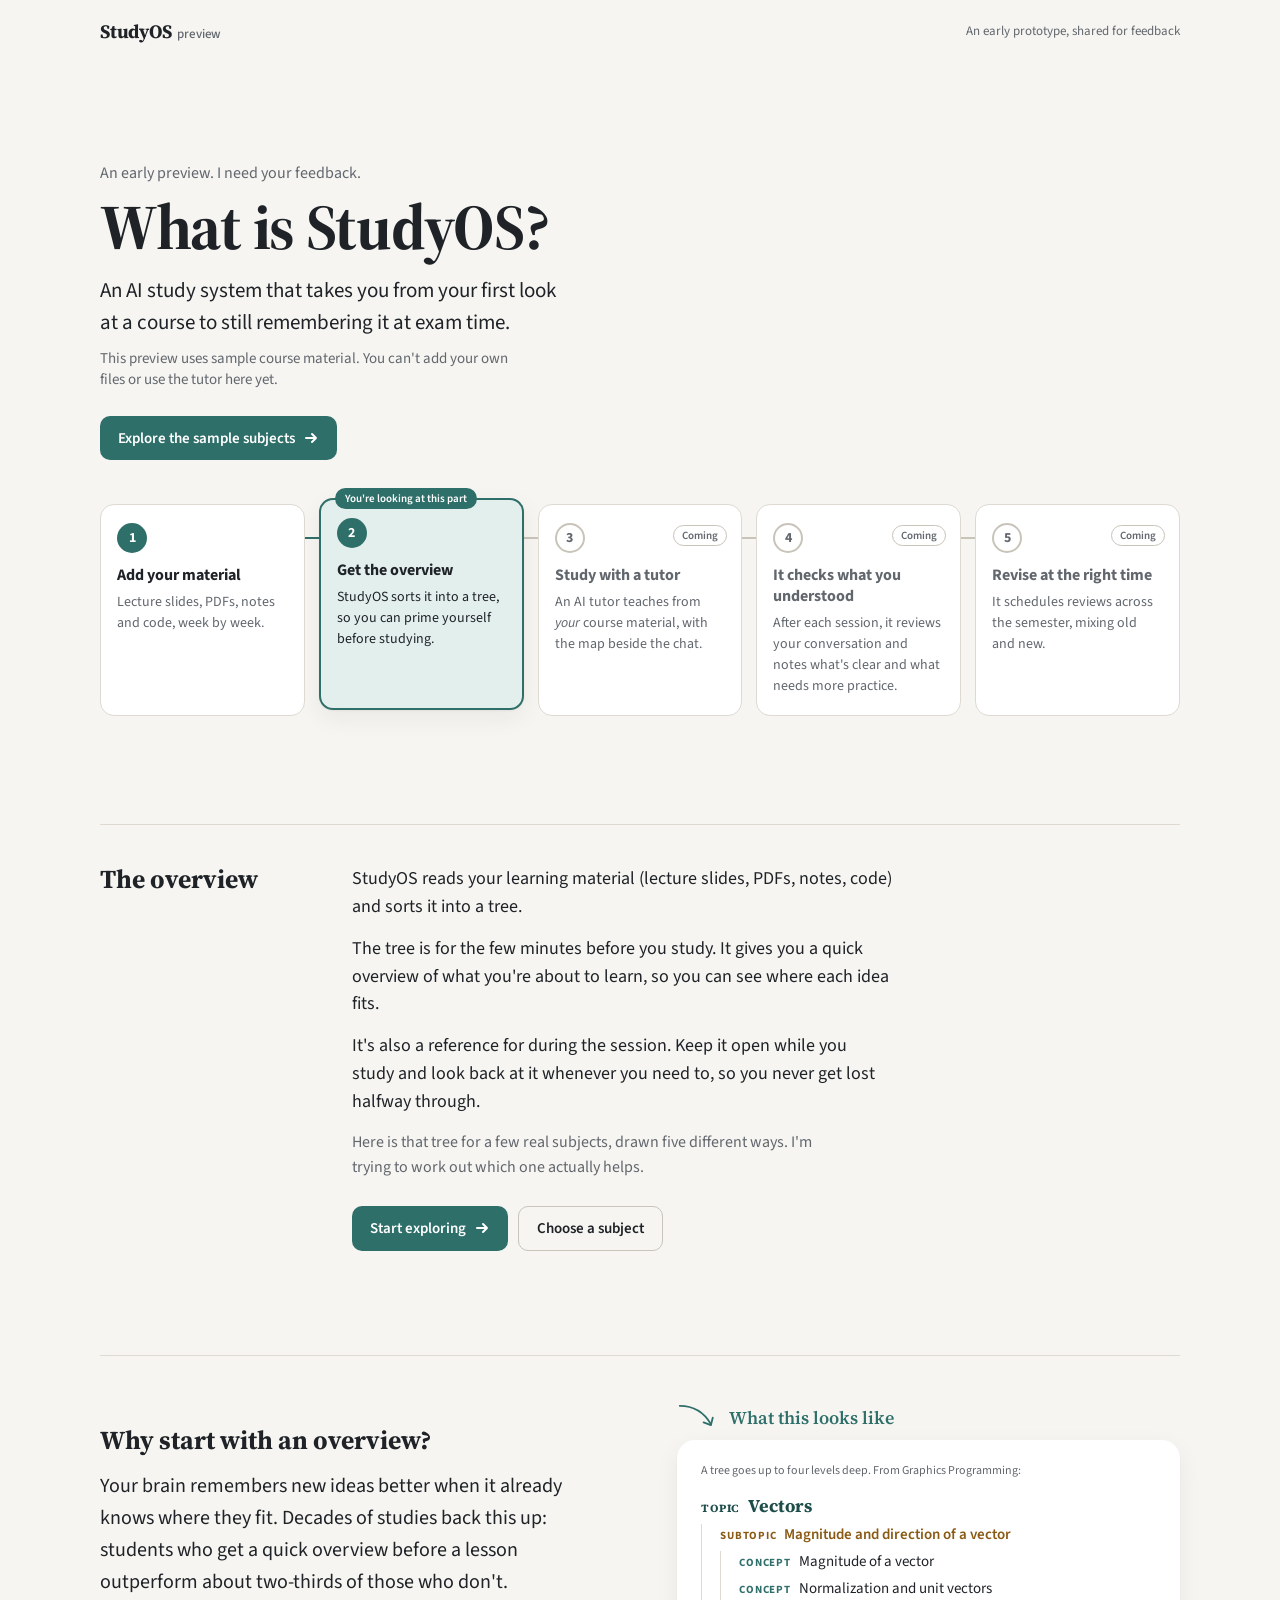
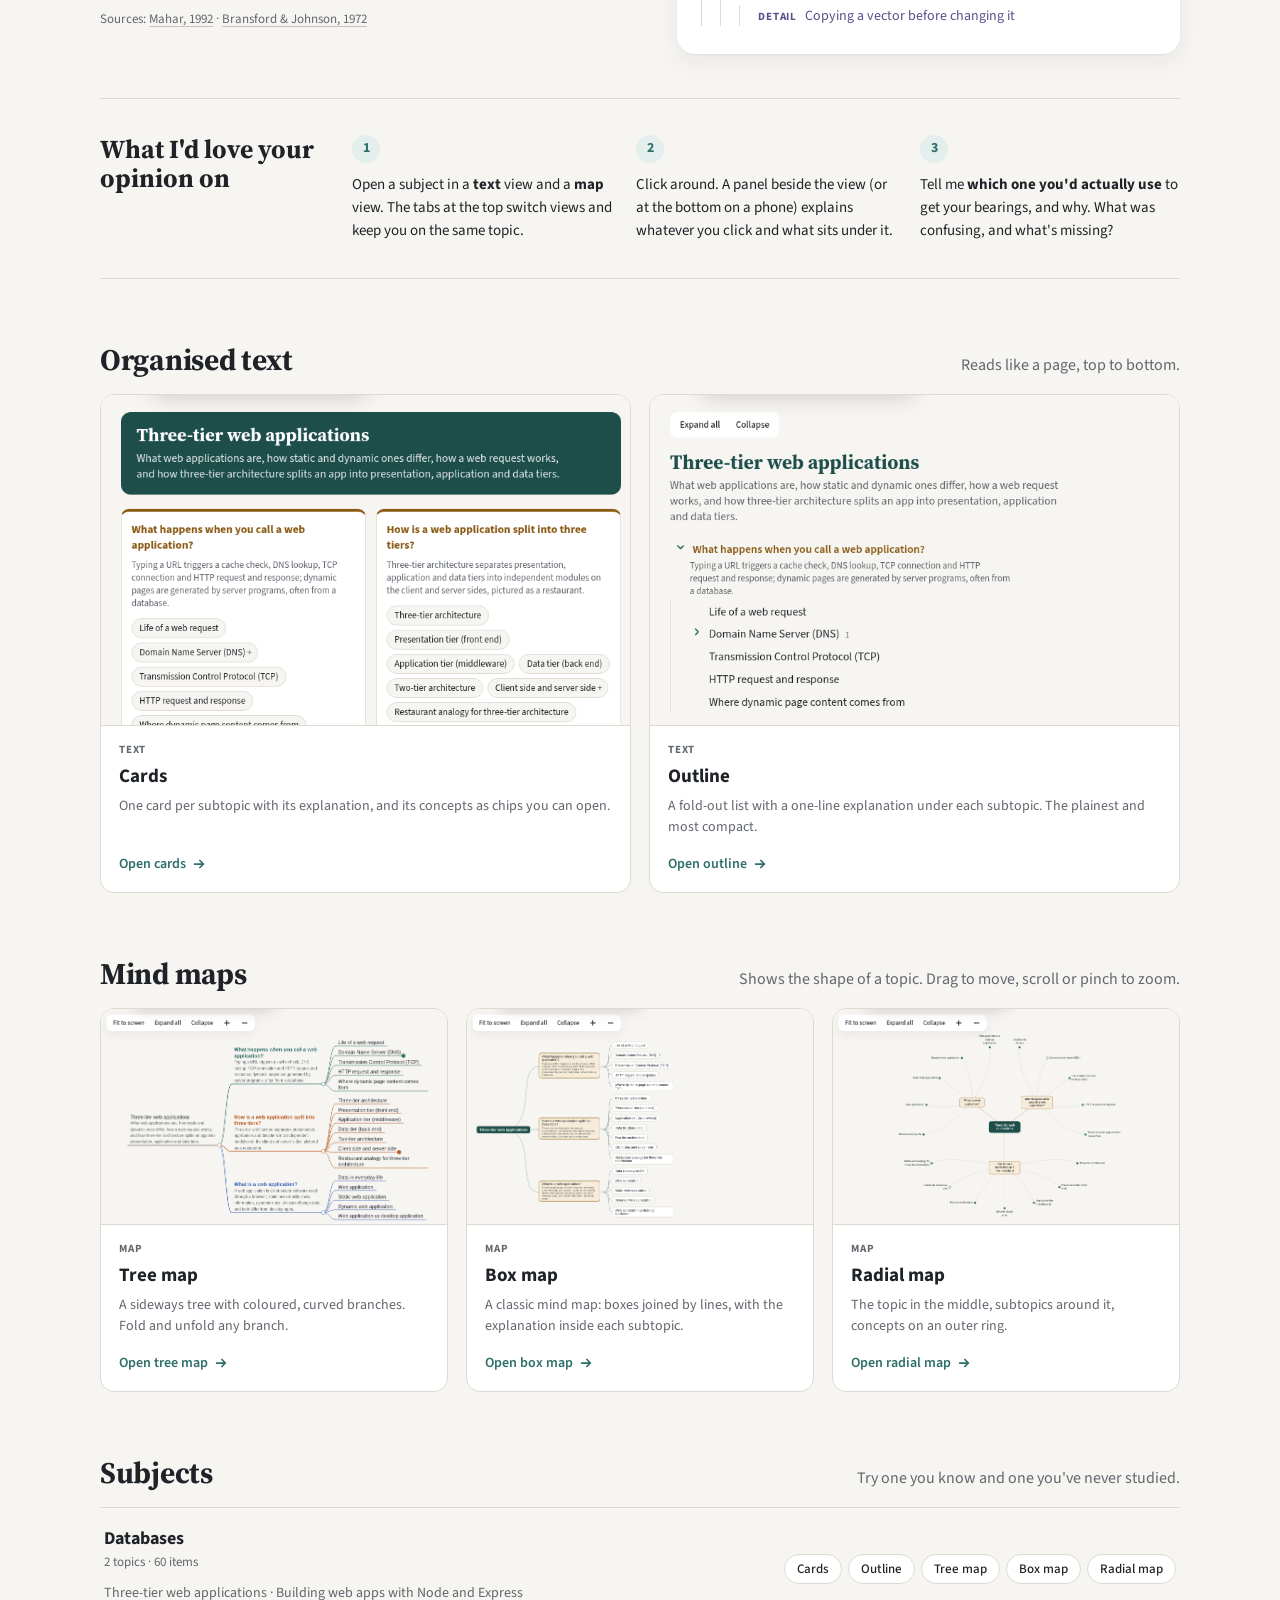
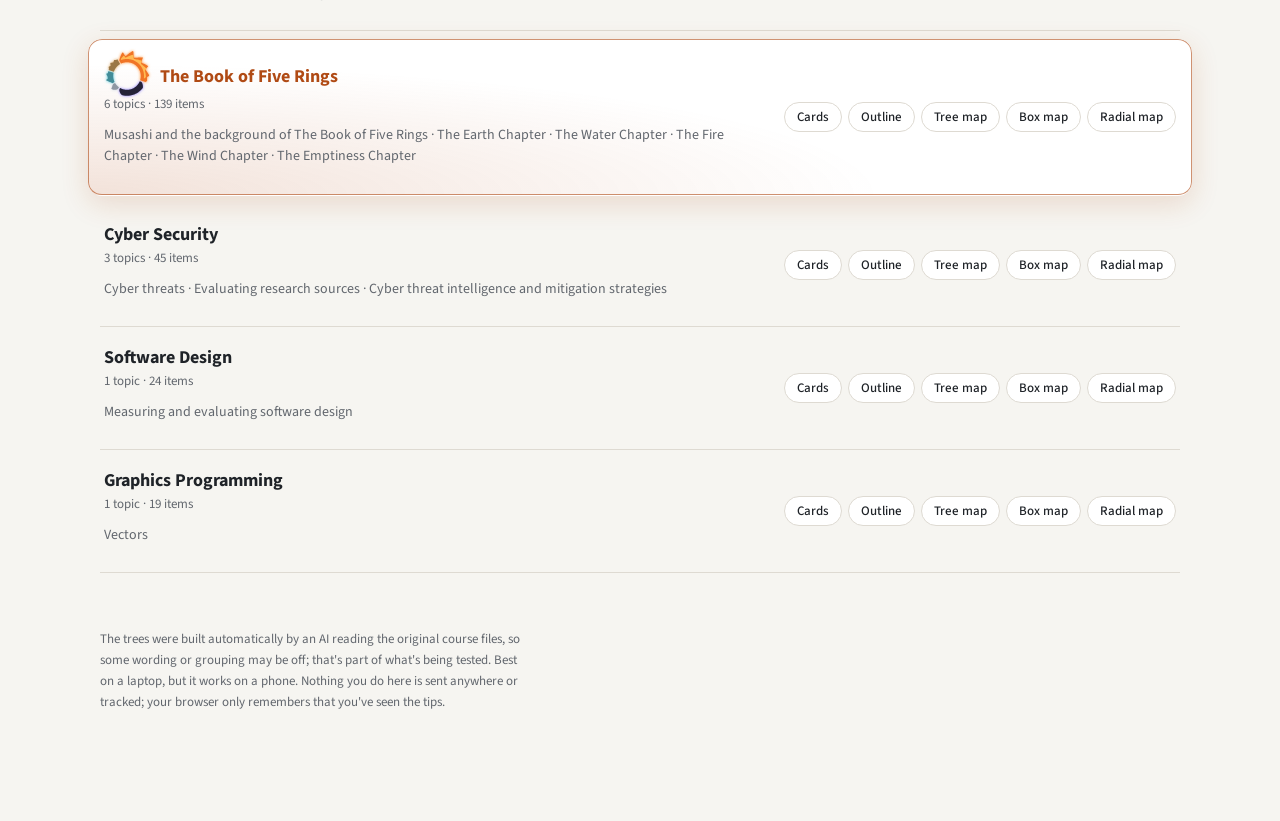
==== commit 1c9e3573: "Tree map keeps its place on resize and shows keyboard focus; readable Five Rings colours; larger tou" ====
--- a/index.html
+++ b/index.html
@@ -6,7 +6,7 @@
 <link rel="icon" href="data:image/svg+xml,%3Csvg xmlns=%27http://www.w3.org/2000/svg%27 viewBox=%270 0 16 16%27%3E%3Crect width=%2716%27 height=%2716%27 rx=%274%27 fill=%27%232f6f6a%27/%3E%3C/svg%3E">
 <title>StudyOS preview</title>
 <meta name="description" content="What StudyOS is, and five ways to see a course at a glance: an early preview shared for feedback.">
-<link rel="stylesheet" href="common.css?v=202610270031">
+<link rel="stylesheet" href="common.css?v=202610270131">
 <style>
   body { height: auto; display: block; }
   .top { display: flex; align-items: center; justify-content: space-between; gap: 16px; max-width: 1120px; margin: 0 auto; padding: 18px 20px; }
@@ -103,8 +103,8 @@
 
   /* The Book of Five Rings: the row's glow, border and title cycle through the five elements,
      and motes of each element drift in their own way (earth dust, water drops, fire embers, wind wisps, void sparks). */
-  @property --glow { syntax: "<color>"; inherits: true; initial-value: #f07426; }
-  .subject.fire { --e1: #9a7847; --e2: #2f7f8a; --e3: #c4541a; --e4: #66707a; --e5: #4b3f9e; position: relative; overflow: hidden; isolation: isolate; margin: 8px -12px; padding: 20px 16px; border-radius: 14px; border-bottom-color: transparent;
+  @property --glow { syntax: "<color>"; inherits: true; initial-value: #b04a14; }
+  .subject.fire { --e1: #7d6038; --e2: #276d77; --e3: #b04a14; --e4: #5f6973; --e5: #4b3f9e; position: relative; overflow: hidden; isolation: isolate; margin: 8px -12px; padding: 20px 16px; border-radius: 14px; border-bottom-color: transparent;
     background: radial-gradient(120% 140% at 0% 100%, color-mix(in srgb, var(--glow) 16%, transparent), transparent 60%), var(--panel);
     box-shadow: inset 0 0 0 1px color-mix(in srgb, var(--glow) 60%, transparent), 0 8px 28px color-mix(in srgb, var(--glow) 16%, transparent);
     animation: row-elements 12.5s ease-in-out infinite; }
@@ -125,7 +125,7 @@
   @keyframes drop { 0% { transform: translate(0, 0) rotate(-45deg); opacity: 0; } 15% { opacity: 0.85; } 50% { transform: translate(8px, -40px) rotate(-45deg); } 100% { transform: translate(-4px, -80px) rotate(-45deg); opacity: 0; } }
   @keyframes gust { 0% { transform: translateX(-30px) scaleX(0.4); opacity: 0; } 30% { opacity: 0.8; } 100% { transform: translateX(140px) scaleX(1.2); opacity: 0; } }
   @keyframes twinkle { 0%, 100% { transform: scale(0.3); opacity: 0; } 45% { transform: scale(1.1); opacity: 0.9; } 60% { transform: scale(0.8); opacity: 0.6; } }
-  @media (prefers-reduced-motion: reduce) { .subject.fire { animation: none !important; } .embers { display: none; } }
+  @media (prefers-reduced-motion: reduce) { .subject.fire { animation: none !important; --glow: var(--e3); } .embers { display: none; } }
   .subject-link { color: inherit; text-decoration: none; text-underline-offset: 4px; }
   .subject-link:hover { text-decoration: underline; text-decoration-thickness: 2px; }
   .subject .meta { color: var(--muted); font-size: 13px; margin: 2px 0 0; }
@@ -247,8 +247,8 @@
 
   <p class="foot">The trees were built automatically by an AI reading the original course files, so some wording or grouping may be off; that's part of what's being tested. Best on a laptop, but it works on a phone. Nothing you do here is sent anywhere or tracked; your browser only remembers that you've seen the tips.</p>
 </main>
-<script src="data.js?v=202610270031"></script>
-<script src="common.js?v=202610270031"></script>
+<script src="data.js?v=202610270131"></script>
+<script src="common.js?v=202610270131"></script>
 <script>
   const TEXT = {
     "outline.html": "A fold-out list with a one-line explanation under each subtopic. The plainest and most compact.",
--- a/common.css
+++ b/common.css
@@ -192,7 +192,7 @@
 @keyframes flicker { 0%, 100% { transform: scale(1, 1) skewX(0deg); } 25% { transform: scale(0.96, 1.06) skewX(-2deg); } 50% { transform: scale(1.03, 0.97) skewX(1.5deg); } 75% { transform: scale(0.98, 1.04) skewX(-1deg); } }
 @keyframes flicker-in { 0%, 100% { transform: scale(1); opacity: 1; } 40% { transform: scale(0.9, 1.12); opacity: 0.85; } 70% { transform: scale(1.05, 0.94); opacity: 1; } }
 .pick select option { color: var(--ink); background: var(--panel); font-weight: 400; }
-.pick.fire select { --c1: #9a7847; --c2: #2f7f8a; --c3: #c4541a; --c4: #66707a; --c5: #4b3f9e; font-weight: 600; animation: elements 10s ease-in-out infinite; }
+.pick.fire select { --c1: #7d6038; --c2: #276d77; --c3: #b04a14; --c4: #5f6973; --c5: #4b3f9e; font-weight: 600; animation: elements 10s ease-in-out infinite; }
 @media (prefers-color-scheme: dark) { .pick.fire select { --c1: #d9a35c; --c2: #4cc3d4; --c3: #ff8a2a; --c4: #c9d3de; --c5: #9d8fff; } }
 @keyframes elements {
   0%, 100% { color: var(--c1); border-color: var(--c1); box-shadow: 0 0 0 3px color-mix(in srgb, var(--c1) 22%, transparent), 0 0 14px color-mix(in srgb, var(--c1) 40%, transparent); }
@@ -277,10 +277,9 @@
   .brand:hover::before { background: var(--accent); }
   .brand span { display: none; }
   .tabs { flex: 1; display: flex; flex-wrap: nowrap; gap: 2px; min-width: 0; width: auto; background: var(--bg); border: 1px solid var(--line); border-radius: 12px; padding: 3px; }
-  .group { display: contents; }
-  .tab { flex: 1; text-align: center; padding: 8px 0; font-size: 13.5px; min-width: 0; border-radius: 9px; }
-  .group:first-child .tab:last-child { margin-right: 7px; position: relative; }
-  .group:first-child .tab:last-child::after { content: ""; position: absolute; right: -5px; top: 22%; bottom: 22%; width: 1px; background: var(--line-strong); }
+  .tab { flex: 1; flex-direction: column; justify-content: center; gap: 2px; padding: 5px 0; font-size: 12.5px; line-height: 1.15; min-width: 0; border-radius: 9px; }
+  .tab .vicon { width: 18px; height: 18px; }
+  .group + .group::before { margin: 6px 2px; }
   /* Subject on its own line; the topic picker sits between the previous/next arrows on the next. */
   .bar .row2 { display: grid; grid-template-columns: 40px minmax(0, 1fr) 40px; grid-template-areas: "subject subject subject" "prev topic next"; gap: 8px; padding: 8px 10px 10px; }
   .row2 .pick:first-child { grid-area: subject; }
@@ -291,7 +290,32 @@
   .pick { min-width: 0; gap: 0; }
   .pick .ring { display: none; }
   .pick select { width: 100%; min-width: 0; height: 40px; white-space: nowrap; overflow: hidden; text-overflow: ellipsis; font-size: 15px; padding: 6px 10px; }
+  /* Small "Subject" / "Topic" labels sit inside the start of each picker, so both stay named without extra height. */
+  .pick { position: relative; }
+  .bar .pick > span { position: absolute; left: 11px; top: 50%; transform: translateY(-50%); width: auto; height: auto; clip: auto; overflow: visible; z-index: 1; pointer-events: none;
+    font-size: 10.5px; font-weight: 700; letter-spacing: 0.07em; text-transform: uppercase; color: var(--muted); }
+  .bar .pick select, .bar .pick #pick-subject { padding-left: 54px; }
+  .bar .pick:first-child select, .bar .pick:first-child #pick-subject { padding-left: 72px; }
   #pick-subject { overflow: visible; }
   .tools { top: 8px; left: 8px; }
   #mm, #jm { inset: 52px 0 0 0 !important; }
 }
+
+/* View bar: one segmented control; a picture per view and a thin divider between the text views and the maps. */
+.tabs { gap: 2px; flex-wrap: nowrap; background: var(--bg); border: 1px solid var(--line); border-radius: 999px; padding: 3px; }
+.group { display: contents; }
+.group + .group::before { content: ""; align-self: stretch; width: 1px; margin: 5px 6px; background: var(--line-strong); }
+.glabel { display: none; }
+.tab { display: inline-flex; align-items: center; gap: 6px; }
+.tab .vicon { width: 15px; height: 15px; flex: none; fill: none; stroke: currentColor; stroke-width: 1.5; stroke-linecap: round; stroke-linejoin: round; }
+.tab.on .vicon { stroke-width: 1.7; }
+@media (max-width: 860px) { .tabs { border-radius: 12px; } }
+@media (max-width: 360px) { .tab { font-size: 11.5px; } .bar .row1 { gap: 4px; } }
+
+/* Touch screens: full 44px map toolbar buttons and Home; roomier card chips and outline rows. */
+@media (pointer: coarse) {
+  .tools .tool, .tools button.zoom { width: 44px; height: 44px; }
+  .brand { min-width: 44px; min-height: 44px; }
+  .chip { min-height: 40px; padding: 8px 12px; }
+  .row { padding-top: 8px; padding-bottom: 8px; }
+}
